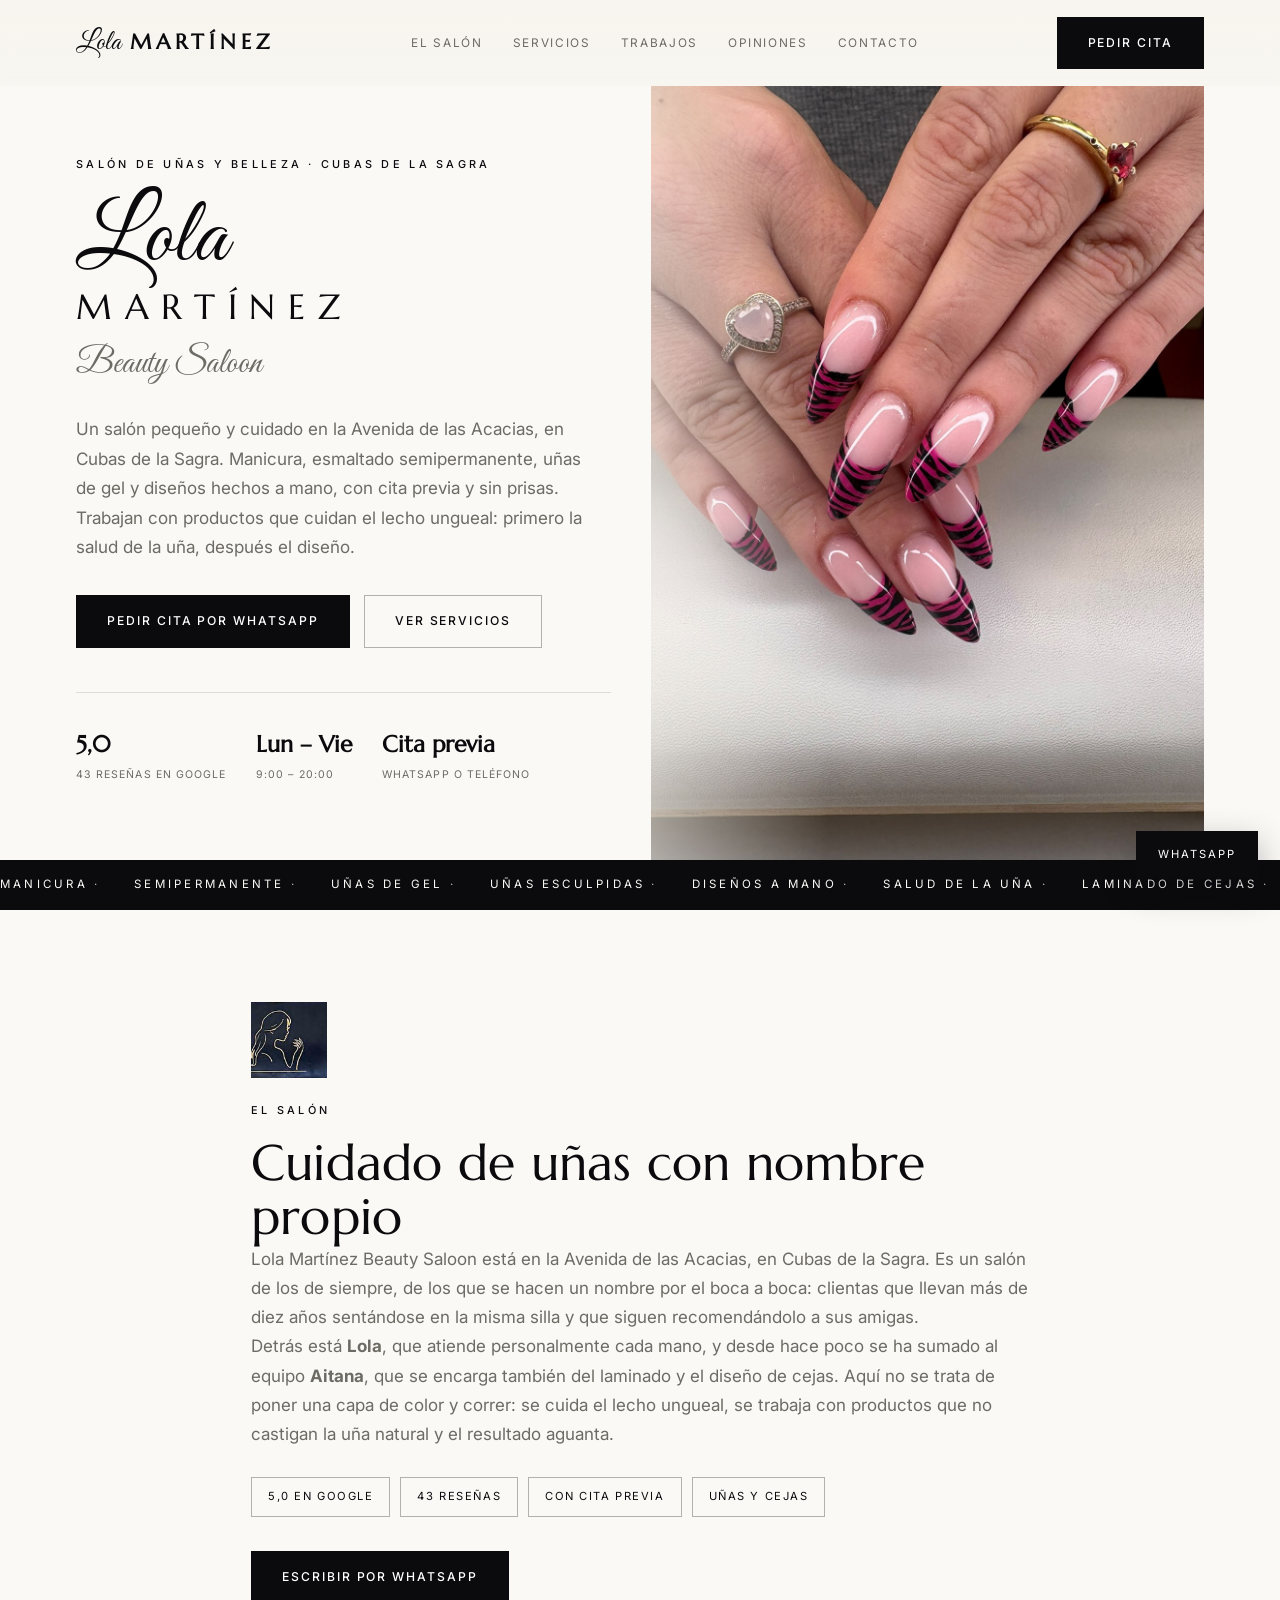
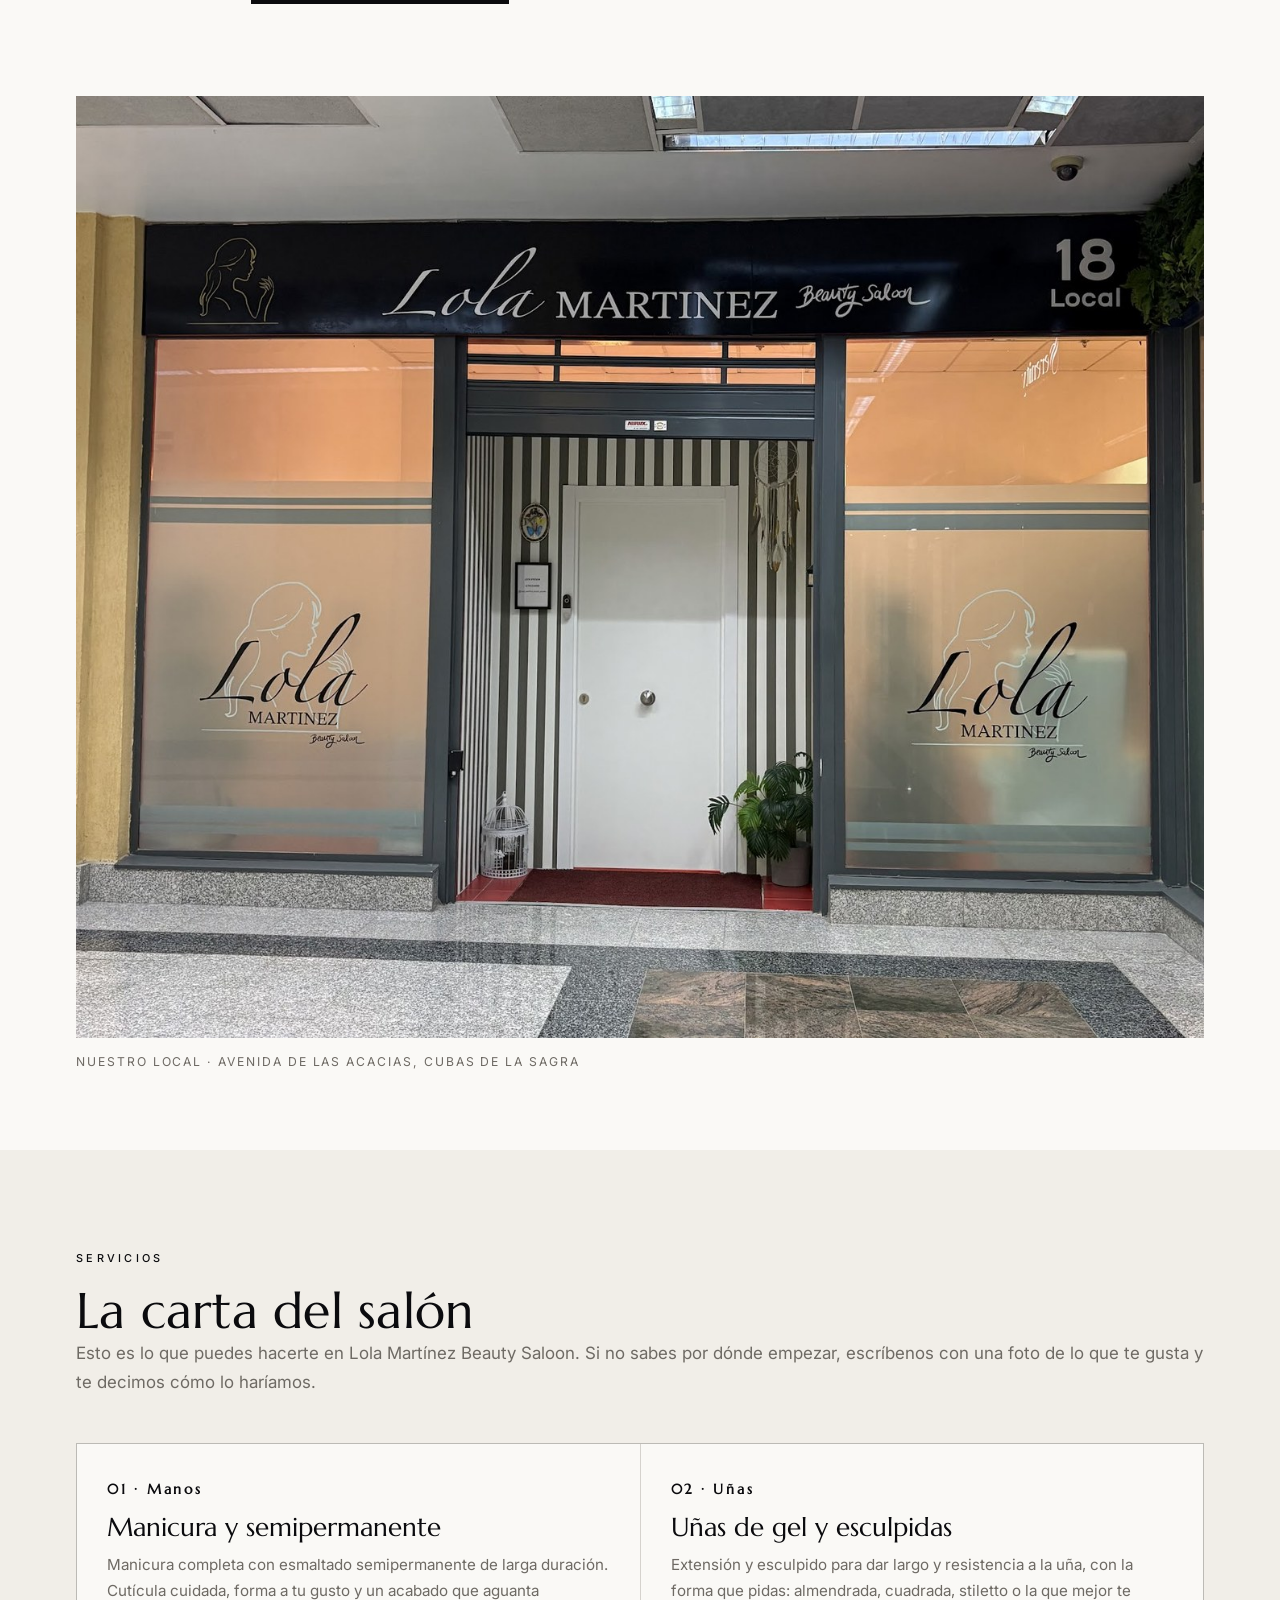
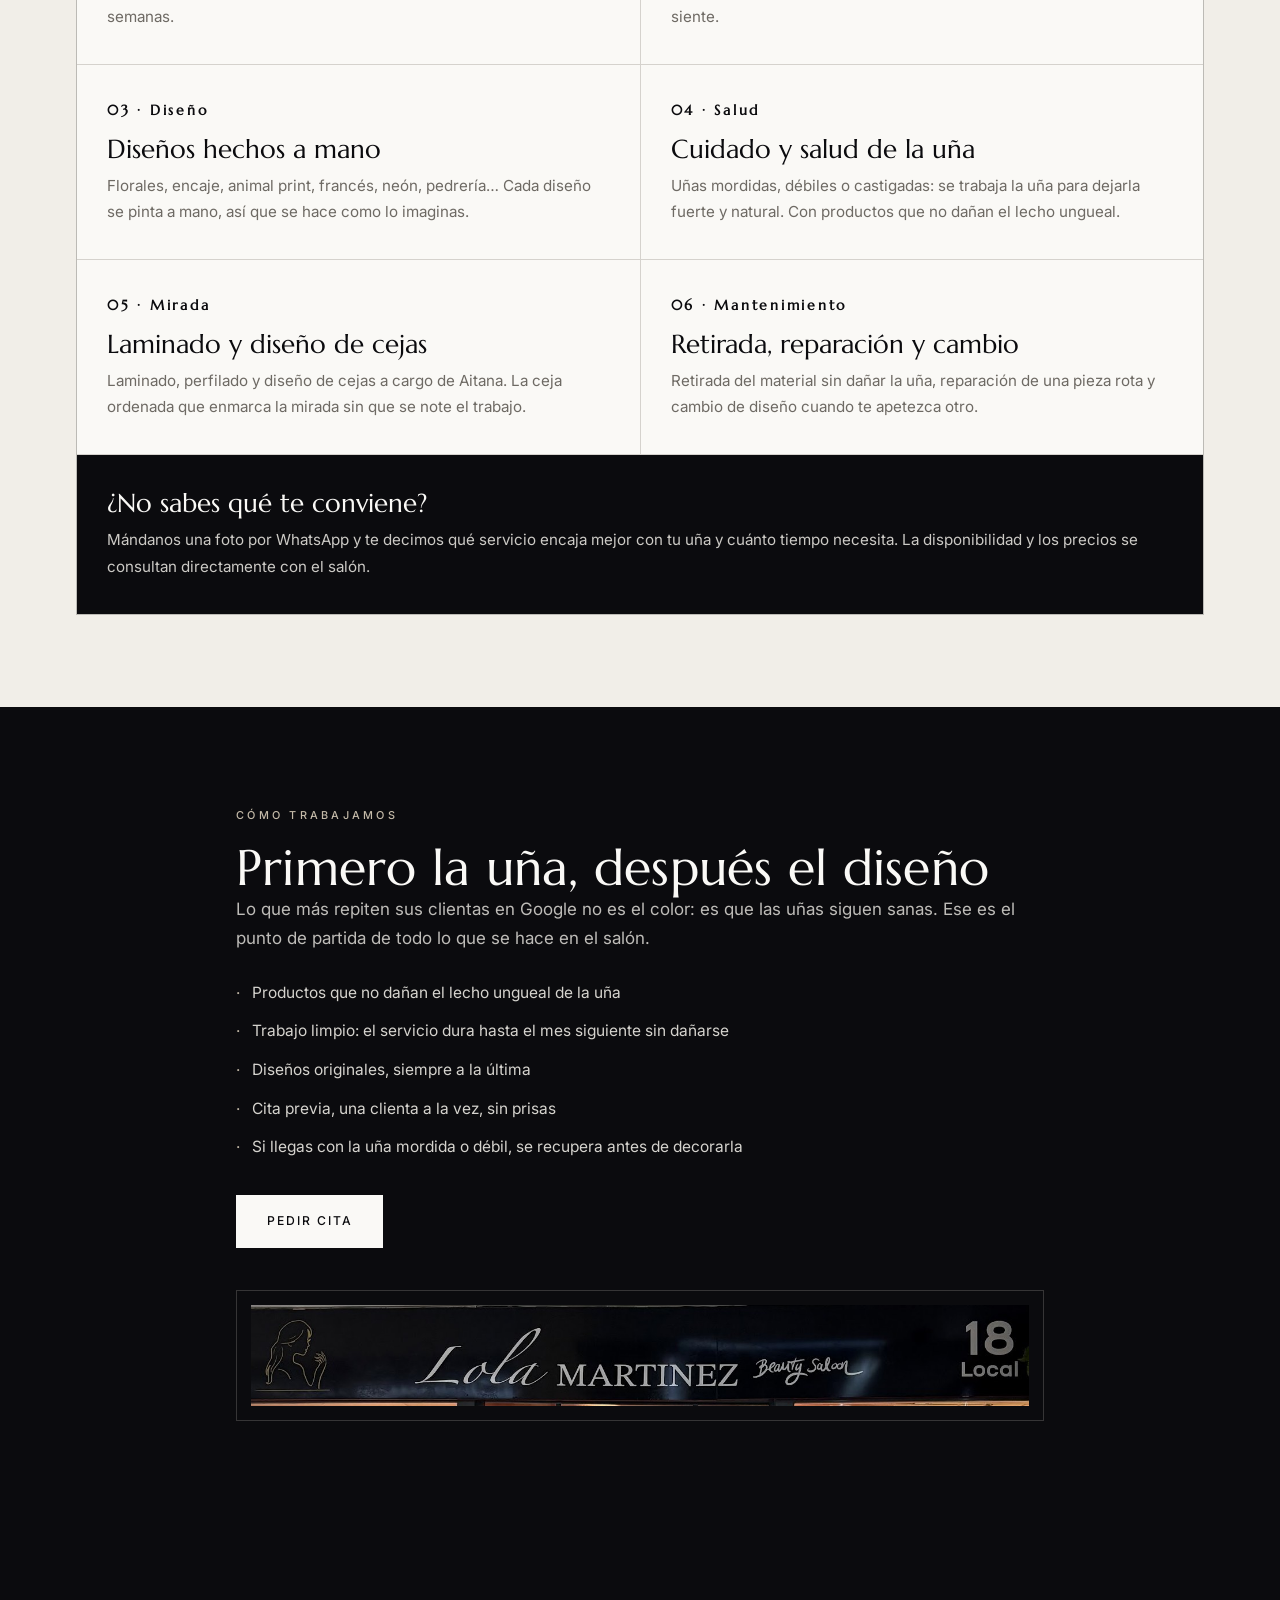
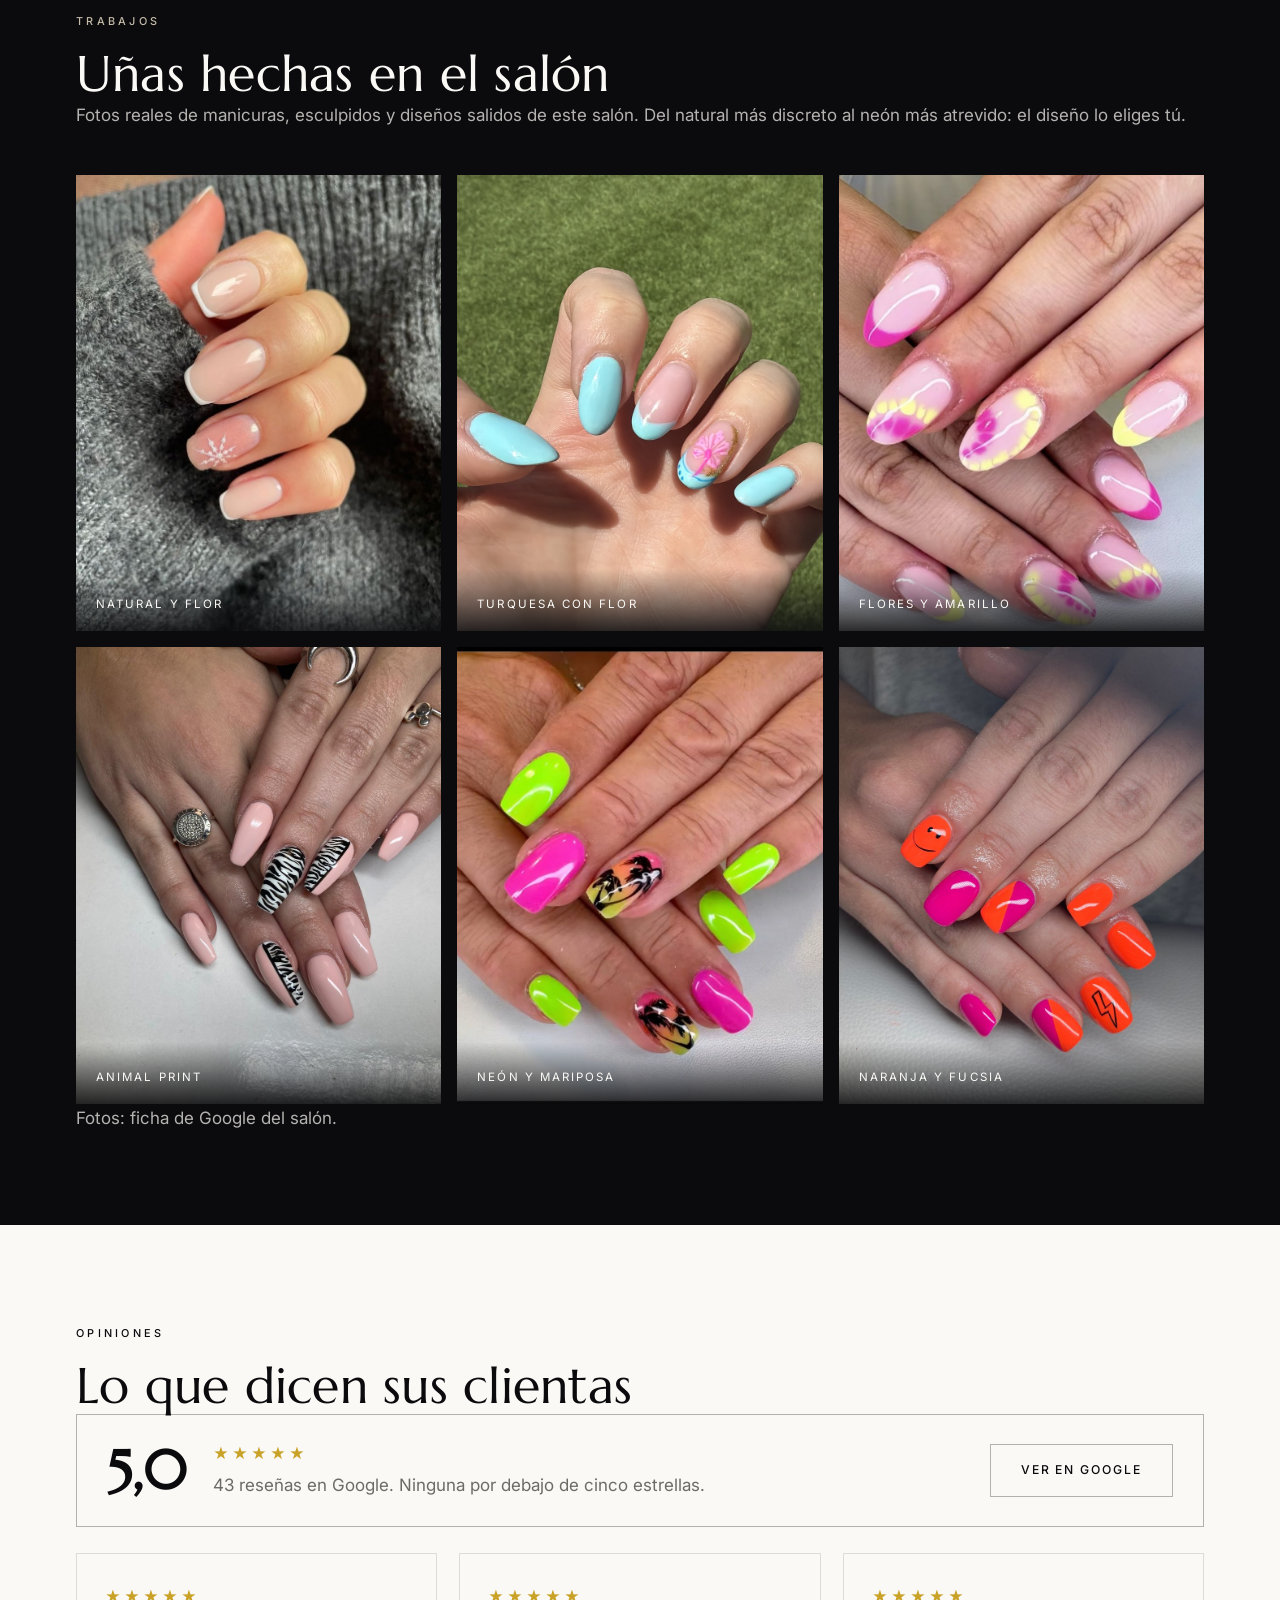
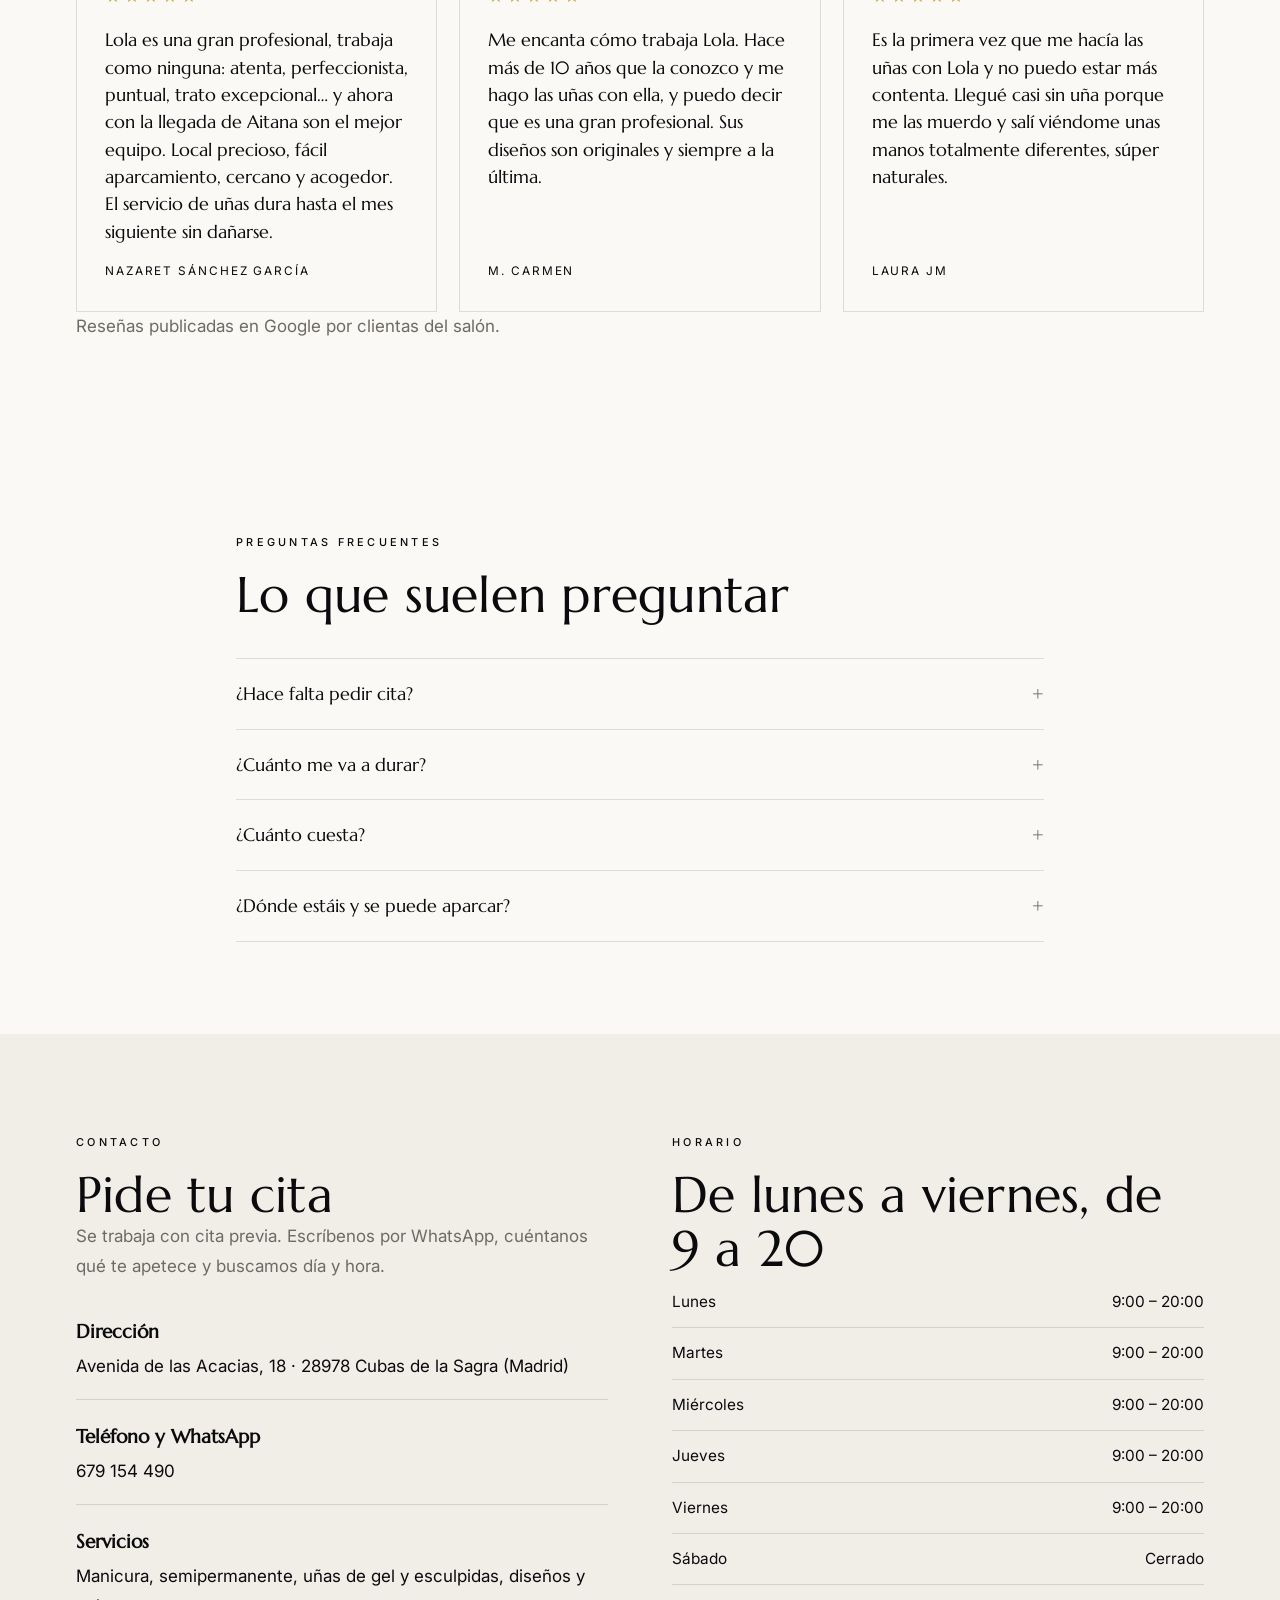
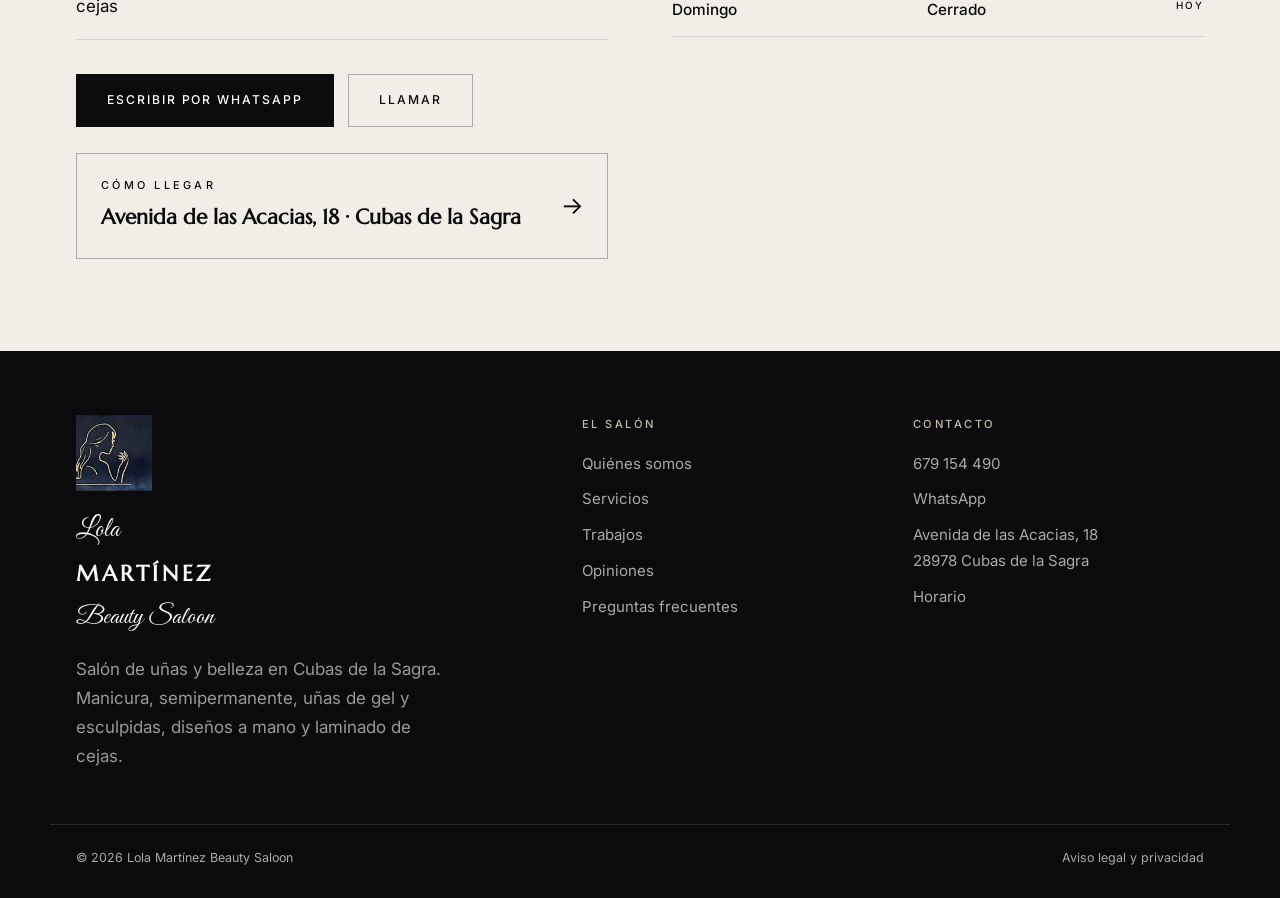
==== index.html @ 5a541c62 "Web demo: Lola Martinez Beauty Saloon (Cubas de la Sagra) - salón de uñas y belleza" ====
<!DOCTYPE html>
<html lang="es">
<head>
<meta charset="utf-8">
<meta name="viewport" content="width=device-width, initial-scale=1, maximum-scale=1, user-scalable=no">
<title>Lola Martínez Beauty Saloon — Salón de uñas y belleza en Cubas de la Sagra</title>
<meta name="description" content="Manicura, esmaltado semipermanente, uñas de gel y diseños personalizados en Cubas de la Sagra. Laminado de cejas. 5,0 en Google con 43 reseñas. Pide cita: 679 154 490.">
<meta name="robots" content="index, follow">
<meta name="theme-color" content="#0B0B0E">
<meta property="og:type" content="website">
<meta property="og:title" content="Lola Martínez Beauty Saloon — Cubas de la Sagra">
<meta property="og:description" content="Salón de uñas y belleza en Cubas de la Sagra. Manicura, semipermanente, uñas de gel, diseños y laminado de cejas. 5,0 en Google.">
<meta property="og:image" content="assets/img/og.jpg">
<meta property="og:locale" content="es_ES">
<link rel="icon" href="assets/img/favicon.png">
<link rel="apple-touch-icon" href="assets/img/apple-touch-icon.png">
<link rel="preconnect" href="https://fonts.googleapis.com">
<link rel="preconnect" href="https://fonts.gstatic.com" crossorigin>
<link href="https://fonts.googleapis.com/css2?family=Marcellus&family=Great+Vibes&family=Inter:wght@300;400;500&display=swap" rel="stylesheet">
<link rel="stylesheet" href="assets/estilo.css">
<script type="application/ld+json">
{
  "@context": "https://schema.org",
  "@type": "NailSalon",
  "name": "Lola Martínez Beauty Saloon",
  "description": "Salón de uñas y belleza en Cubas de la Sagra: manicura, esmaltado semipermanente, uñas de gel y esculpidas, diseños personalizados y laminado de cejas.",
  "telephone": "+34679154490",
  "address": {
    "@type": "PostalAddress",
    "streetAddress": "Avenida de las Acacias, 18",
    "postalCode": "28978",
    "addressLocality": "Cubas de la Sagra",
    "addressRegion": "Madrid",
    "addressCountry": "ES"
  },
  "aggregateRating": { "@type": "AggregateRating", "ratingValue": "5.0", "reviewCount": "43" },
  "openingHoursSpecification": [
    { "@type": "OpeningHoursSpecification", "dayOfWeek": ["Monday","Tuesday","Wednesday","Thursday","Friday"], "opens": "09:00", "closes": "20:00" }
  ]
}
</script>
</head>
<body>
<header id="cab">
  <div class="wrap nav">
    <a class="marca" href="#inicio"><i>Lola</i><b>Martínez</b></a>
    <nav class="menu">
      <a href="#salon">El salón</a>
      <a href="#servicios">Servicios</a>
      <a href="#trabajos">Trabajos</a>
      <a href="#resenas">Opiniones</a>
      <a href="#contacto">Contacto</a>
    </nav>
    <a class="btn btn-rosa" href="https://wa.me/34679154490" target="_blank" rel="noopener">Pedir cita</a>
    <button class="burger" id="abrir" aria-label="Abrir menú">&#9776;</button>
  </div>
</header>
<section class="hero" id="inicio">
  <div class="wrap hero-in">
    <div class="hero-txt">
      <span class="caps eyebrow">Salón de uñas y belleza · Cubas de la Sagra</span>
      <h1 class="logo-hero"><span class="script">Lola</span><em>MARTÍNEZ</em></h1>
      <span class="sub-script">Beauty Saloon</span>
      <p class="lead">Un salón pequeño y cuidado en la Avenida de las Acacias, en Cubas de la Sagra. Manicura, esmaltado semipermanente, uñas de gel y diseños hechos a mano, con cita previa y sin prisas. Trabajan con productos que cuidan el lecho ungueal: primero la salud de la uña, después el diseño.</p>
      <div class="hero-btn">
        <a class="btn btn-rosa" href="https://wa.me/34679154490?text=Hola%2C%20quiero%20pedir%20cita%20en%20Lola%20Mart%C3%ADnez%20Beauty%20Saloon" target="_blank" rel="noopener">Pedir cita por WhatsApp</a>
        <a class="btn btn-linea" href="#servicios">Ver servicios</a>
      </div>
      <div class="datos">
        <div><b>5,0</b><span>43 reseñas en Google</span></div>
        <div><b>Lun – Vie</b><span>9:00 – 20:00</span></div>
        <div><b>Cita previa</b><span>WhatsApp o teléfono</span></div>
      </div>
    </div>
    <div class="hero-foto">
      <img src="assets/img/hero.jpg" alt="Manicura en tono nude con punta de encaje negro, hecha en Lola Martínez Beauty Saloon" width="1200" height="1600">
    </div>
  </div>
</section>

<div class="marquesina">
  <div class="marquesina-in">
    <span>Manicura <i>·</i></span><span>Semipermanente <i>·</i></span><span>Uñas de gel <i>·</i></span><span>Uñas esculpidas <i>·</i></span><span>Diseños a mano <i>·</i></span><span>Salud de la uña <i>·</i></span><span>Laminado de cejas <i>·</i></span><span>Retirada y cambio <i>·</i></span>
    <span>Manicura <i>·</i></span><span>Semipermanente <i>·</i></span><span>Uñas de gel <i>·</i></span><span>Uñas esculpidas <i>·</i></span><span>Diseños a mano <i>·</i></span><span>Salud de la uña <i>·</i></span><span>Laminado de cejas <i>·</i></span><span>Retirada y cambio <i>·</i></span>
  </div>
</div>
<section class="pad" id="salon">
  <div class="wrap" style="max-width:830px">
    <img class="badge" src="assets/img/monograma.png" alt="Monograma de Lola Martínez Beauty Saloon" width="512" height="512">
    <span class="caps eyebrow">El salón</span>
    <h2>Cuidado de uñas con nombre propio</h2>
    <p>Lola Martínez Beauty Saloon está en la Avenida de las Acacias, en Cubas de la Sagra. Es un salón de los de siempre, de los que se hacen un nombre por el boca a boca: clientas que llevan más de diez años sentándose en la misma silla y que siguen recomendándolo a sus amigas.</p>
    <p>Detrás está <strong>Lola</strong>, que atiende personalmente cada mano, y desde hace poco se ha sumado al equipo <strong>Aitana</strong>, que se encarga también del laminado y el diseño de cejas. Aquí no se trata de poner una capa de color y correr: se cuida el lecho ungueal, se trabaja con productos que no castigan la uña natural y el resultado aguanta.</p>
    <div class="sellos">
      <span class="sello">5,0 en Google</span>
      <span class="sello">43 reseñas</span>
      <span class="sello">Con cita previa</span>
      <span class="sello">Uñas y cejas</span>
    </div>
    <div class="hero-btn">
      <a class="btn btn-rosa" href="https://wa.me/34679154490?text=Hola%2C%20quiero%20informaci%C3%B3n%20sobre%20un%20servicio" target="_blank" rel="noopener">Escribir por WhatsApp</a>
    </div>
  </div>
</section>

<section class="fachada" id="fachada">
  <div class="wrap">
    <figure>
      <img src="assets/img/local.jpg" alt="Fachada de Lola Martínez Beauty Saloon en Cubas de la Sagra" width="1400" height="1170">
      <figcaption>Nuestro local · Avenida de las Acacias, Cubas de la Sagra</figcaption>
    </figure>
  </div>
</section>

<section class="pad" id="servicios">
  <div class="wrap">
    <span class="caps eyebrow">Servicios</span>
    <h2>La carta del salón</h2>
    <p class="lead">Esto es lo que puedes hacerte en Lola Martínez Beauty Saloon. Si no sabes por dónde empezar, escríbenos con una foto de lo que te gusta y te decimos cómo lo haríamos.</p>
    <div class="serv-grid rv">
      <div class="serv">
        <b>01 · Manos</b>
        <h3>Manicura y semipermanente</h3>
        <p>Manicura completa con esmaltado semipermanente de larga duración. Cutícula cuidada, forma a tu gusto y un acabado que aguanta semanas.</p>
      </div>
      <div class="serv">
        <b>02 · Uñas</b>
        <h3>Uñas de gel y esculpidas</h3>
        <p>Extensión y esculpido para dar largo y resistencia a la uña, con la forma que pidas: almendrada, cuadrada, stiletto o la que mejor te siente.</p>
      </div>
      <div class="serv">
        <b>03 · Diseño</b>
        <h3>Diseños hechos a mano</h3>
        <p>Florales, encaje, animal print, francés, neón, pedrería… Cada diseño se pinta a mano, así que se hace como lo imaginas.</p>
      </div>
      <div class="serv">
        <b>04 · Salud</b>
        <h3>Cuidado y salud de la uña</h3>
        <p>Uñas mordidas, débiles o castigadas: se trabaja la uña para dejarla fuerte y natural. Con productos que no dañan el lecho ungueal.</p>
      </div>
      <div class="serv">
        <b>05 · Mirada</b>
        <h3>Laminado y diseño de cejas</h3>
        <p>Laminado, perfilado y diseño de cejas a cargo de Aitana. La ceja ordenada que enmarca la mirada sin que se note el trabajo.</p>
      </div>
      <div class="serv">
        <b>06 · Mantenimiento</b>
        <h3>Retirada, reparación y cambio</h3>
        <p>Retirada del material sin dañar la uña, reparación de una pieza rota y cambio de diseño cuando te apetezca otro.</p>
      </div>
      <div class="serv nota">
        <h3>¿No sabes qué te conviene?</h3>
        <p>Mándanos una foto por WhatsApp y te decimos qué servicio encaja mejor con tu uña y cuánto tiempo necesita. La disponibilidad y los precios se consultan directamente con el salón.</p>
      </div>
    </div>
  </div>
</section>
<section class="pad banda" id="trabajo">

  <div class="wrap" style="max-width:860px">
    <span class="caps eyebrow">Cómo trabajamos</span>
    <h2>Primero la uña, después el diseño</h2>
    <p>Lo que más repiten sus clientas en Google no es el color: es que las uñas siguen sanas. Ese es el punto de partida de todo lo que se hace en el salón.</p>
    <ul class="banda-lista">
      <li><i>·</i> Productos que no dañan el lecho ungueal de la uña</li>
      <li><i>·</i> Trabajo limpio: el servicio dura hasta el mes siguiente sin dañarse</li>
      <li><i>·</i> Diseños originales, siempre a la última</li>
      <li><i>·</i> Cita previa, una clienta a la vez, sin prisas</li>
      <li><i>·</i> Si llegas con la uña mordida o débil, se recupera antes de decorarla</li>
    </ul>
    <div class="hero-btn">
      <a class="btn btn-blanco" href="https://wa.me/34679154490?text=Hola%2C%20quiero%20pedir%20cita%20en%20Lola%20Mart%C3%ADnez" target="_blank" rel="noopener">Pedir cita</a>
    </div>
    <div class="tarjeta-marco" style="margin-top:42px">
      <img src="assets/img/logo.jpg" alt="Rótulo del salón: Lola Martínez Beauty Saloon" width="1350" height="175">
    </div>
  </div>
</section>

<section class="pad" id="trabajos">
  <div class="wrap">
    <span class="caps eyebrow">Trabajos</span>
    <h2>Uñas hechas en el salón</h2>
    <p>Fotos reales de manicuras, esculpidos y diseños salidos de este salón. Del natural más discreto al neón más atrevido: el diseño lo eliges tú.</p>
    <div class="galeria rv">
      <figure>
        <img src="assets/img/trabajo1.jpg" alt="Manicura natural con flor minimalista" width="736" height="920">
        <figcaption>Natural y flor</figcaption>
      </figure>
      <figure>
        <img src="assets/img/trabajo2.jpg" alt="Uñas turquesa con flor pintada a mano" width="900" height="1125">
        <figcaption>Turquesa con flor</figcaption>
      </figure>
      <figure>
        <img src="assets/img/trabajo3.jpg" alt="Diseño con flores y amarillo" width="900" height="1125">
        <figcaption>Flores y amarillo</figcaption>
      </figure>
      <figure>
        <img src="assets/img/trabajo4.jpg" alt="Uñas con diseño animal print" width="900" height="1125">
        <figcaption>Animal print</figcaption>
      </figure>
      <figure>
        <img src="assets/img/trabajo5.jpg" alt="Uñas neón con mariposa pintada" width="900" height="1125">
        <figcaption>Neón y mariposa</figcaption>
      </figure>
      <figure>
        <img src="assets/img/trabajo6.jpg" alt="Uñas en naranja y fucsia" width="900" height="1125">
        <figcaption>Naranja y fucsia</figcaption>
      </figure>
    </div>
    <p class="trabajos-pie">Fotos: ficha de Google del salón.</p>
  </div>
</section>

<section class="pad" id="resenas">
  <div class="wrap">
    <span class="caps eyebrow">Opiniones</span>
    <h2>Lo que dicen sus clientas</h2>
    <div class="nota-global rv">
      <b>5,0</b>
      <div>
        <div class="estrellas">★★★★★</div>
        <p style="margin:4px 0 0">43 reseñas en Google. Ninguna por debajo de cinco estrellas.</p>
      </div>
      <a class="btn btn-linea" href="https://www.google.com/maps/search/?api=1&amp;query=Lola+Mart%C3%ADnez+Beauty+Saloon+Cubas+de+la+Sagra" target="_blank" rel="noopener" style="margin-left:auto">Ver en Google</a>
    </div>
    <div class="resenas-grid rv">
      <div class="resena">
        <div class="estrellas">★★★★★</div>
        <q>Lola es una gran profesional, trabaja como ninguna: atenta, perfeccionista, puntual, trato excepcional… y ahora con la llegada de Aitana son el mejor equipo. Local precioso, fácil aparcamiento, cercano y acogedor. El servicio de uñas dura hasta el mes siguiente sin dañarse.</q>
        <span class="quien">Nazaret Sánchez García</span>
      </div>
      <div class="resena">
        <div class="estrellas">★★★★★</div>
        <q>Me encanta cómo trabaja Lola. Hace más de 10 años que la conozco y me hago las uñas con ella, y puedo decir que es una gran profesional. Sus diseños son originales y siempre a la última.</q>
        <span class="quien">M. Carmen</span>
      </div>
      <div class="resena">
        <div class="estrellas">★★★★★</div>
        <q>Es la primera vez que me hacía las uñas con Lola y no puedo estar más contenta. Llegué casi sin uña porque me las muerdo y salí viéndome unas manos totalmente diferentes, súper naturales.</q>
        <span class="quien">Laura JM</span>
      </div>
    </div>
    <p class="trabajos-pie" style="color:var(--gris)">Reseñas publicadas en Google por clientas del salón.</p>
  </div>
</section>
<section class="pad" id="faq">
  <div class="wrap" style="max-width:860px">
    <span class="caps eyebrow">Preguntas frecuentes</span>
    <h2>Lo que suelen preguntar</h2>
    <div class="faq rv">
      <details>
        <summary>¿Hace falta pedir cita?</summary>
        <p>Sí. Se trabaja siempre con cita previa, para poder dedicarle a cada uña el tiempo que necesita. Escríbenos por WhatsApp o llama al 679 154 490 y buscamos el hueco que mejor te venga.</p>
      </details>
      <details>
        <summary>¿Cuánto me va a durar?</summary>
        <p>Es lo que más destacan sus clientas: el servicio aguanta hasta el mes siguiente sin dañarse, porque el trabajo se hace sobre una uña sana. La duración exacta depende de cada uña y de cómo la cuides en casa.</p>
      </details>
      <details>
        <summary>¿Cuánto cuesta?</summary>
        <p>Depende del servicio y del diseño: no es lo mismo una manicura con semipermanente que un esculpido con decoración a mano. Escríbenos por WhatsApp con lo que quieres y te decimos el precio sin compromiso.</p>
      </details>
      <details>
        <summary>¿Dónde estáis y se puede aparcar?</summary>
        <p>En la Avenida de las Acacias, en Cubas de la Sagra (Madrid). El aparcamiento por la zona es fácil, algo que sus clientas mencionan mucho en las reseñas.</p>
      </details>
    </div>
  </div>
</section>

<section class="pad" id="contacto">
  <div class="wrap contacto-grid">
    <div class="rv">
      <span class="caps eyebrow">Contacto</span>
      <h2>Pide tu cita</h2>
      <p>Se trabaja con cita previa. Escríbenos por WhatsApp, cuéntanos qué te apetece y buscamos día y hora.</p>
      <ul class="lista-datos">
        <li>
          <b>Dirección</b>
          <a href="https://www.google.com/maps/search/?api=1&amp;query=Lola+Mart%C3%ADnez+Beauty+Saloon+Cubas+de+la+Sagra" target="_blank" rel="noopener">Avenida de las Acacias, 18 · 28978 Cubas de la Sagra (Madrid)</a>
        </li>
        <li>
          <b>Teléfono y WhatsApp</b>
          <a href="tel:+34679154490">679 154 490</a>
        </li>
        <li>
          <b>Servicios</b>
          <span>Manicura, semipermanente, uñas de gel y esculpidas, diseños y cejas</span>
        </li>
      </ul>
      <div class="hero-btn">
        <a class="btn btn-rosa" href="https://wa.me/34679154490?text=Hola%2C%20quiero%20pedir%20cita%20en%20Lola%20Mart%C3%ADnez%20Beauty%20Saloon" target="_blank" rel="noopener">Escribir por WhatsApp</a>
        <a class="btn btn-linea" href="tel:+34679154490">Llamar</a>
      </div>
      <a class="ir-mapa" href="https://www.google.com/maps/search/?api=1&amp;query=Lola+Mart%C3%ADnez+Beauty+Saloon+Cubas+de+la+Sagra" target="_blank" rel="noopener">
        <span class="caps">Cómo llegar</span>
        <b>Avenida de las Acacias, 18 · Cubas de la Sagra</b>
        <i>&#8594;</i>
      </a>
    </div>
    <div class="rv">
      <span class="caps eyebrow">Horario</span>
      <h2>De lunes a viernes, de 9 a 20</h2>
      <div class="horario" id="horario">
        <div class="fila" data-dia="1"><span>Lunes</span><span>9:00 – 20:00</span></div>
        <div class="fila" data-dia="2"><span>Martes</span><span>9:00 – 20:00</span></div>
        <div class="fila" data-dia="3"><span>Miércoles</span><span>9:00 – 20:00</span></div>
        <div class="fila" data-dia="4"><span>Jueves</span><span>9:00 – 20:00</span></div>
        <div class="fila" data-dia="5"><span>Viernes</span><span>9:00 – 20:00</span></div>
        <div class="fila" data-dia="6"><span>Sábado</span><span>Cerrado</span></div>
        <div class="fila" data-dia="0"><span>Domingo</span><span>Cerrado</span></div>
      </div>
    </div>
  </div>
</section>

<footer class="pie">
  <div class="wrap pie-in">
    <div>
      <img class="badge" src="assets/img/monograma.png" alt="" width="512" height="512">
      <b><span class="script" style="font-family:var(--script); text-transform:none; letter-spacing:0; font-size:1.7rem">Lola</span> Martínez</b>
      <span class="script">Beauty Saloon</span>
      <p style="color:rgba(250,249,246,.6); margin-top:16px; max-width:34ch">Salón de uñas y belleza en Cubas de la Sagra. Manicura, semipermanente, uñas de gel y esculpidas, diseños a mano y laminado de cejas.</p>
    </div>
    <div>
      <h4>El salón</h4>
      <ul>
        <li><a href="#salon">Quiénes somos</a></li>
        <li><a href="#servicios">Servicios</a></li>
        <li><a href="#trabajos">Trabajos</a></li>
        <li><a href="#resenas">Opiniones</a></li>
        <li><a href="#faq">Preguntas frecuentes</a></li>
      </ul>
    </div>
    <div>
      <h4>Contacto</h4>
      <ul>
        <li><a href="tel:+34679154490">679 154 490</a></li>
        <li><a href="https://wa.me/34679154490" target="_blank" rel="noopener">WhatsApp</a></li>
        <li>Avenida de las Acacias, 18<br>28978 Cubas de la Sagra</li>
        <li><a href="#contacto">Horario</a></li>
      </ul>
    </div>
  </div>
  <div class="wrap pie-abajo">
    <span>© <span id="ano">2026</span> Lola Martínez Beauty Saloon</span>
    <span><a href="legal.html">Aviso legal y privacidad</a></span>
  </div>
</footer>

<a class="wa-flotante" href="https://wa.me/34679154490?text=Hola%2C%20quiero%20pedir%20cita%20en%20Lola%20Mart%C3%ADnez%20Beauty%20Saloon" target="_blank" rel="noopener">WhatsApp</a>

<div id="menu-movil">
  <button class="cerrar" id="cerrar" aria-label="Cerrar menú">&times;</button>
  <a href="#salon">El salón</a>
  <a href="#servicios">Servicios</a>
  <a href="#trabajos">Trabajos</a>
  <a href="#resenas">Opiniones</a>
  <a href="#faq">Preguntas</a>
  <a href="#contacto">Contacto</a>
  <a class="btn btn-rosa" href="https://wa.me/34679154490" target="_blank" rel="noopener">Pedir cita</a>
</div>

<style>
  .wa-flotante{
    position:fixed; right:22px; bottom:22px; z-index:70; background:var(--tinta); color:#fff;
    padding:14px 22px; font-size:.7rem; letter-spacing:.18em; text-transform:uppercase;
    box-shadow:0 12px 34px rgba(11,11,14,.3); transition:.3s ease
  }
  .wa-flotante:hover{ background:#3A3A40 }
  @media (max-width:980px){ .wa-flotante{ right:14px; bottom:14px; padding:13px 18px } }
</style>

<script>
  const cab = document.getElementById('cab');
  const pintar = () => cab.classList.toggle('fijo', window.scrollY > 30);
  pintar(); addEventListener('scroll', pintar, {passive:true});

  const menu = document.getElementById('menu-movil');
  document.getElementById('abrir').onclick = () => menu.classList.add('abierto');
  document.getElementById('cerrar').onclick = () => menu.classList.remove('abierto');
  menu.querySelectorAll('a').forEach(a => a.onclick = () => menu.classList.remove('abierto'));

  const ver = new IntersectionObserver((entradas) => {
    entradas.forEach(e => { if (e.isIntersecting) { e.target.classList.add('visto'); ver.unobserve(e.target); } });
  }, {threshold:.12});
  document.querySelectorAll('.rv').forEach(el => ver.observe(el));

  const hoy = document.querySelector('#horario .fila[data-dia="' + new Date().getDay() + '"]');
  if (hoy) hoy.classList.add('hoy');
  document.getElementById('ano').textContent = new Date().getFullYear();
</script>
</body>
</html>
---- assets/estilo.css ----
/* Lola Martínez Beauty Saloon — base, tipografía, cabecera */
*, *::before, *::after { box-sizing: border-box; margin: 0; padding: 0 }

:root{
  --tinta:#0B0B0E;
  --crema:#FAF9F6;
  --crema2:#F1EEE8;
  --verde:#0B0B0E;
  --verde2:#0B0B0E;
  --lima:#C4BAA8;
  --rosa:#E7E1D8;
  --rosa2:#0B0B0E;
  --oro:#C9A227;
  --gris:#6E6A64;
  --linea:rgba(11,11,14,.12);
  --linea-v:rgba(11,11,14,.30);
  --disp:'Marcellus', 'Cormorant Garamond', Georgia, serif;
  --script:'Great Vibes', cursive;
  --body:'Inter', system-ui, -apple-system, sans-serif;
}
html{ scroll-behavior:smooth }
body{
  font-family:var(--body); color:var(--tinta); background:var(--crema);
  font-size:17px; line-height:1.72; -webkit-font-smoothing:antialiased; overflow-x:hidden;
}
img{ max-width:100%; height:auto; display:block }
a{ color:inherit; text-decoration:none }
.wrap{ width:100%; max-width:1180px; margin:0 auto; padding:0 26px }
.pad{ padding:clamp(62px,7.2vw,102px) 0 }

h1,h2,h3{ font-family:var(--disp); font-weight:400; line-height:1.1 }
h2{ font-size:clamp(2rem,4vw,3.1rem); letter-spacing:.005em }
h3{ font-size:clamp(1.25rem,2vw,1.6rem) }
p{ color:var(--gris) }
.lead{ font-size:1.06rem }

.caps{ font-size:.68rem; letter-spacing:.3em; text-transform:uppercase; font-weight:500 }
.eyebrow{ display:inline-block; color:var(--verde2); margin-bottom:16px }
.script{ font-family:var(--script); font-weight:400; color:var(--rosa2) }
.oro{ color:var(--oro) }

/* ---------- botones ---------- */
.btn{
  display:inline-flex; align-items:center; gap:10px; padding:15px 30px;
  font-size:.76rem; letter-spacing:.16em; text-transform:uppercase; font-weight:500;
  border:1px solid transparent; transition:.3s ease; cursor:pointer;
}
.btn-rosa{ background:var(--rosa2); color:#fff }
.btn-rosa:hover{ background:#3A3A40 }
.btn-linea{ border-color:var(--linea-v); color:var(--verde) }
.btn-linea:hover{ background:var(--verde); color:#fff; border-color:var(--verde) }
.btn-blanco{ background:var(--crema); color:var(--tinta) }
.btn-blanco:hover{ background:var(--rosa) }

/* ---------- cabecera ---------- */
#cab{
  position:fixed; top:0; left:0; right:0; z-index:60; transition:.35s ease;
  background:linear-gradient(180deg, rgba(247,244,238,.94), rgba(247,244,238,.72));
  backdrop-filter:blur(8px);
}
#cab.fijo{ background:var(--crema); box-shadow:0 1px 0 var(--linea) }
.nav{ display:flex; align-items:center; justify-content:space-between; height:86px }
#cab.fijo .nav{ height:70px }
.marca{ display:flex; align-items:baseline; gap:12px }
.marca b{ font-family:var(--disp); font-size:1.5rem; letter-spacing:.16em; text-transform:uppercase }
.marca i{ font-family:var(--script); font-style:normal; font-size:1.5rem; color:var(--rosa2) }
.menu{ display:flex; gap:30px }
.menu a{ font-size:.74rem; letter-spacing:.14em; text-transform:uppercase; color:var(--gris); transition:.25s }
.menu a:hover{ color:var(--verde) }
.burger{ display:none; background:none; border:0; font-size:1.5rem; color:var(--verde); cursor:pointer }
/* Lola Martínez Beauty Saloon — hero, bloques y servicios */

.hero{ position:relative; padding-top:86px; background:var(--crema) }
.hero-in{ display:grid; grid-template-columns:1.02fr .98fr; align-items:stretch; min-height:86vh }
.hero-txt{ display:flex; flex-direction:column; justify-content:center; padding:60px 40px 60px 0 }
.hero-txt h1{ font-size:clamp(2.6rem,5.4vw,4.4rem); letter-spacing:.02em; text-transform:uppercase; margin-bottom:6px }
.hero-txt .script{ font-size:clamp(1.9rem,3.4vw,2.9rem); display:block; margin:2px 0 22px }
.hero-txt p{ max-width:46ch; font-size:1.07rem }
.hero-btn{ display:flex; flex-wrap:wrap; gap:14px; margin-top:34px }
.hero-foto{ position:relative; overflow:hidden }
.hero-foto img{ width:100%; height:100%; object-fit:cover }
.hero-foto::after{ content:''; position:absolute; inset:0; background:linear-gradient(90deg, rgba(247,244,238,.55), rgba(247,244,238,0) 32%) }

.datos{ display:flex; flex-wrap:wrap; gap:0 44px; margin-top:48px; padding-top:26px; border-top:1px solid var(--linea) }
.datos div{ display:flex; flex-direction:column; gap:2px; padding:6px 0 }
.datos b{ font-family:var(--disp); font-size:1.42rem }
.datos span{ font-size:.72rem; letter-spacing:.16em; text-transform:uppercase; color:var(--gris) }

/* ---------- marquesina ---------- */
.marquesina{ background:var(--verde); color:var(--crema); padding:15px 0; overflow:hidden }
.marquesina-in{ display:flex; gap:34px; white-space:nowrap; animation:mueve 34s linear infinite }
.marquesina span{ font-size:.72rem; letter-spacing:.28em; text-transform:uppercase }
.marquesina i{ font-style:normal; color:var(--lima) }
@keyframes mueve{ from{ transform:translateX(0) } to{ transform:translateX(-50%) } }

/* ---------- dos columnas ---------- */
.dos{ display:grid; grid-template-columns:1fr 1fr; gap:clamp(32px,5vw,74px); align-items:center }
.marcos{ display:grid; grid-template-columns:1fr 1fr; gap:14px }
.marcos img{ width:100%; height:100%; object-fit:cover }
.marcos img.alto{ aspect-ratio:3/4 }
.marcos img.ancho{ aspect-ratio:3/4 }

.sellos{ display:flex; flex-wrap:wrap; gap:10px; margin-top:28px }
.sello{ border:1px solid var(--linea-v); padding:9px 16px; font-size:.7rem; letter-spacing:.14em; text-transform:uppercase; color:var(--verde) }

/* ---------- servicios ---------- */
#servicios{ background:var(--crema2) }
.serv-grid{ display:grid; grid-template-columns:1fr 1fr; gap:1px; background:var(--linea); margin-top:46px; border:1px solid var(--linea) }
.serv{ background:var(--crema); padding:34px 30px }
.serv b{ font-family:var(--disp); font-size:.86rem; letter-spacing:.2em; color:var(--rosa2); display:block; margin-bottom:12px }
.serv h3{ margin-bottom:10px }
.serv p{ font-size:.95rem }
.serv.nota{ background:var(--verde); color:var(--crema); grid-column:span 2 }
.serv.nota h3{ color:var(--crema) }
.serv.nota p{ color:rgba(247,244,238,.82) }

/* ---------- banda Rejuvenece ---------- */
.banda{ background:var(--tinta); color:var(--crema) }
.banda-in{ display:grid; grid-template-columns:1fr 1fr; gap:clamp(30px,5vw,70px); align-items:center }
.banda h2{ color:var(--crema) }
.banda p{ color:rgba(247,244,238,.76) }
.banda .caps{ color:var(--lima) }
.banda .script{ color:var(--rosa) }
.tarjeta-marco{ border:1px solid rgba(247,244,238,.18); padding:14px }
.tarjeta-marco img{ width:100% }
.banda-lista{ list-style:none; margin-top:26px; display:grid; gap:12px }
.banda-lista li{ display:flex; gap:12px; font-size:.97rem; color:rgba(247,244,238,.86) }
.banda-lista li i{ font-style:normal; color:var(--lima) }
/* Lola Martínez Beauty Saloon — trabajos, reseñas, contacto y pie */

#trabajos{ background:var(--tinta); color:var(--crema) }
#trabajos h2{ color:var(--crema) }
#trabajos .eyebrow{ color:var(--lima) }
#trabajos p{ color:rgba(247,244,238,.72) }
.galeria{ display:grid; grid-template-columns:repeat(3,1fr); gap:16px; margin-top:44px }
.galeria figure{ position:relative; overflow:hidden }
.galeria img{ width:100%; aspect-ratio:4/5; object-fit:cover; transition:.5s ease }
.galeria figure:hover img{ transform:scale(1.04) }
.galeria figcaption{
  position:absolute; left:0; right:0; bottom:0; padding:26px 20px 16px;
  background:linear-gradient(180deg, rgba(11,11,13,0), rgba(11,11,13,.86));
  font-size:.72rem; letter-spacing:.18em; text-transform:uppercase; color:var(--crema);
}

/* ---------- reseñas ---------- */
.nota-global{ display:flex; align-items:center; gap:26px; padding:26px 30px; border:1px solid var(--linea-v); background:var(--crema) }
.nota-global b{ font-family:var(--disp); font-size:3.4rem; line-height:1; color:var(--verde) }
.estrellas{ color:var(--oro); letter-spacing:.2em; font-size:.95rem }
.resenas-grid{ display:grid; grid-template-columns:repeat(3,1fr); gap:22px; margin-top:26px }
.resena{ background:var(--crema); border:1px solid var(--linea); padding:30px 28px; display:flex; flex-direction:column; gap:16px }
.resena q{ font-family:var(--disp); font-size:1.14rem; line-height:1.5; quotes:none }
.resena .quien{ font-size:.74rem; letter-spacing:.16em; text-transform:uppercase; color:var(--verde2); margin-top:auto }

/* ---------- contacto ---------- */
#contacto{ background:var(--crema2) }
.contacto-grid{ display:grid; grid-template-columns:1fr 1fr; gap:clamp(30px,5vw,70px) }
.lista-datos{ list-style:none; display:grid; gap:20px; margin-top:34px }
.lista-datos li{ display:grid; gap:4px; padding-bottom:18px; border-bottom:1px solid var(--linea) }
.lista-datos b{ font-family:var(--disp); font-size:1.2rem }
.lista-datos a:hover{ color:var(--verde) }
.horario{ display:grid; gap:0 }
.horario .fila{ display:flex; justify-content:space-between; padding:12px 0; border-bottom:1px solid var(--linea); font-size:.96rem }
.horario .fila span:first-child{ text-transform:capitalize }
.horario .fila.hoy{ color:var(--verde); font-weight:500 }
.horario .fila.hoy::after{ content:'hoy'; font-size:.62rem; letter-spacing:.2em; text-transform:uppercase; color:var(--rosa2) }
.ir-mapa{
  margin-top:26px; border:1px solid var(--linea-v); padding:22px 24px; display:grid;
  grid-template-columns:1fr auto; gap:6px 20px; align-items:center; transition:.3s ease
}
.ir-mapa:hover{ background:rgba(140,107,31,.06) }
.ir-mapa .caps{ color:var(--verde) }
.ir-mapa b{ font-family:var(--disp); font-size:1.3rem; grid-column:1 }
.ir-mapa i{ grid-row:1/span 2; font-style:normal; font-size:1.5rem; color:var(--rosa2) }

/* ---------- pie ---------- */
.pie{ background:var(--tinta); color:rgba(247,244,238,.68); padding:64px 0 30px }
.pie-in{ display:grid; grid-template-columns:1.6fr 1fr 1fr; gap:40px }
.pie-in b{ font-family:var(--disp); font-size:1.4rem; letter-spacing:.16em; text-transform:uppercase; color:var(--crema); display:block }
.pie-in .script{ font-size:1.6rem; display:block; margin-top:2px }
.pie h4{ font-size:.7rem; letter-spacing:.22em; text-transform:uppercase; color:var(--lima); margin-bottom:16px; font-weight:500 }
.pie a:hover{ color:var(--crema) }
.pie-in ul{ list-style:none; display:grid; gap:10px; font-size:.94rem }
.pie-abajo{ margin-top:52px; padding-top:22px; border-top:1px solid rgba(247,244,238,.14); display:flex; justify-content:space-between; gap:16px; flex-wrap:wrap; font-size:.78rem }

/* ---------- menú móvil ---------- */
#menu-movil{
  position:fixed; inset:0; z-index:90; background:var(--tinta); color:var(--crema);
  display:none; flex-direction:column; align-items:center; justify-content:center; gap:26px;
}
#menu-movil.abierto{ display:flex }
#menu-movil a{ font-family:var(--disp); font-size:1.7rem; letter-spacing:.06em }
#menu-movil .cerrar{ position:absolute; top:26px; right:26px; background:none; border:0; color:var(--crema); font-size:2rem; cursor:pointer }

/* ---------- animación ---------- */
.rv{ opacity:0; transform:translateY(26px); transition:opacity .9s ease, transform .9s ease }
.rv.visto{ opacity:1; transform:none }

/* ---------- móvil ---------- */
@media (max-width:980px){
  .menu{ display:none }
  .nav > .btn-rosa{ display:none }
  .burger{ display:block }
  .hero-in{ grid-template-columns:1fr; min-height:0 }
  .hero-foto{ order:-1; height:58vh }
  .hero-foto::after{ background:linear-gradient(180deg, rgba(247,244,238,.12), rgba(247,244,238,0) 40%, var(--crema)) }
  .hero-txt{ padding:34px 22px 20px }
  .datos{ gap:0 26px }
  .dos, .banda-in, .contacto-grid, .resenas-grid, .pie-in{ grid-template-columns:1fr }
  .serv-grid{ grid-template-columns:1fr }
  .serv.nota{ grid-column:span 1 }
  .galeria{ grid-template-columns:1fr 1fr }
  .galeria figure:last-child{ grid-column:span 2 }
  .ir-mapa{ grid-template-columns:1fr; gap:4px }
  .ir-mapa i{ grid-row:auto; grid-column:1 }
  .nota-global{ flex-direction:column; align-items:flex-start; gap:8px }
  #cab .nav{ height:72px }
  .marquesina-in{ animation-duration:22s }
}

/* ===================== Lola Martínez Beauty Saloon — añadidos ===================== */

/* Logotipo: caligrafía + serif muy espaciada, como el rótulo del local */
.marca{ gap:9px }
.marca i{ font-size:1.72rem; line-height:1 }
.marca b{ font-size:1.3rem; letter-spacing:.24em }
.logo-hero{ text-transform:none; letter-spacing:0; line-height:1; margin:0 }
.logo-hero .script{ display:block; font-size:clamp(3.6rem,8.4vw,5.8rem); line-height:1.06; margin:0 }
.logo-hero em{ display:block; font-style:normal; font-size:clamp(1.3rem,3.3vw,2.2rem); letter-spacing:.36em; margin-top:2px }
.sub-script{ font-family:var(--script); font-size:clamp(1.45rem,3.2vw,2.2rem); display:block; color:var(--gris); margin:2px 0 20px }

/* La fachada real, entera y sin recortes */
.fachada{ padding:0 0 clamp(46px,6vw,84px) }
.fachada img{ width:100%; height:auto }
.fachada figcaption{ margin-top:14px; font-size:.76rem; letter-spacing:.16em; text-transform:uppercase; color:var(--gris) }

/* Monograma de la marca (el perfil dibujado del rótulo) */
.badge{ width:76px; height:76px; object-fit:cover; margin-bottom:16px }

/* Preguntas frecuentes */
.faq{ margin-top:36px; border-top:1px solid var(--linea) }
.faq details{ border-bottom:1px solid var(--linea) }
.faq summary{
  cursor:pointer; padding:19px 0; list-style:none; display:flex; justify-content:space-between;
  gap:18px; font-family:var(--disp); font-size:1.15rem;
}
.faq summary::-webkit-details-marker{ display:none }
.faq summary::after{ content:'+'; color:var(--gris) }
.faq details[open] summary::after{ content:'\2013' }
.faq p{ padding:0 0 20px; font-size:.98rem }

@media (max-width:980px){
  .badge{ width:60px; height:60px }
}

/* --- Correcciones tras la revisión visual --- */

/* El h1 del motor fuerza MAYÚSCULAS; el logotipo va en caligrafía "Lola" */
.hero-txt h1.logo-hero{ text-transform:none; letter-spacing:0 }

/* Los tres datos del hero, en una sola fila */
.datos{ gap:0 30px; margin-top:44px }
.datos span{ font-size:.66rem; letter-spacing:.1em }

/* La clase .script se pinta en negro (--rosa2): sobre fondo oscuro, invisible */
.pie .script{ color:var(--crema) }

/* El bloque "Cómo llegar": texto a la izquierda, flecha a la derecha */
.ir-mapa .caps{ grid-column:1; grid-row:1 }
.ir-mapa b{ grid-column:1; grid-row:2 }
.ir-mapa i{ grid-column:2; grid-row:1/span 2; justify-self:end }
@media (max-width:980px){
  .ir-mapa i{ grid-column:1; grid-row:3; justify-self:start }
  /* Galería uniforme en móvil: 6 fotos iguales, sin la última a doble ancho,
     y pies de foto en una sola línea */
  .galeria figure:last-child{ grid-column:auto }
  .galeria figcaption{ font-size:.64rem; letter-spacing:.1em; padding:22px 12px 12px }
}
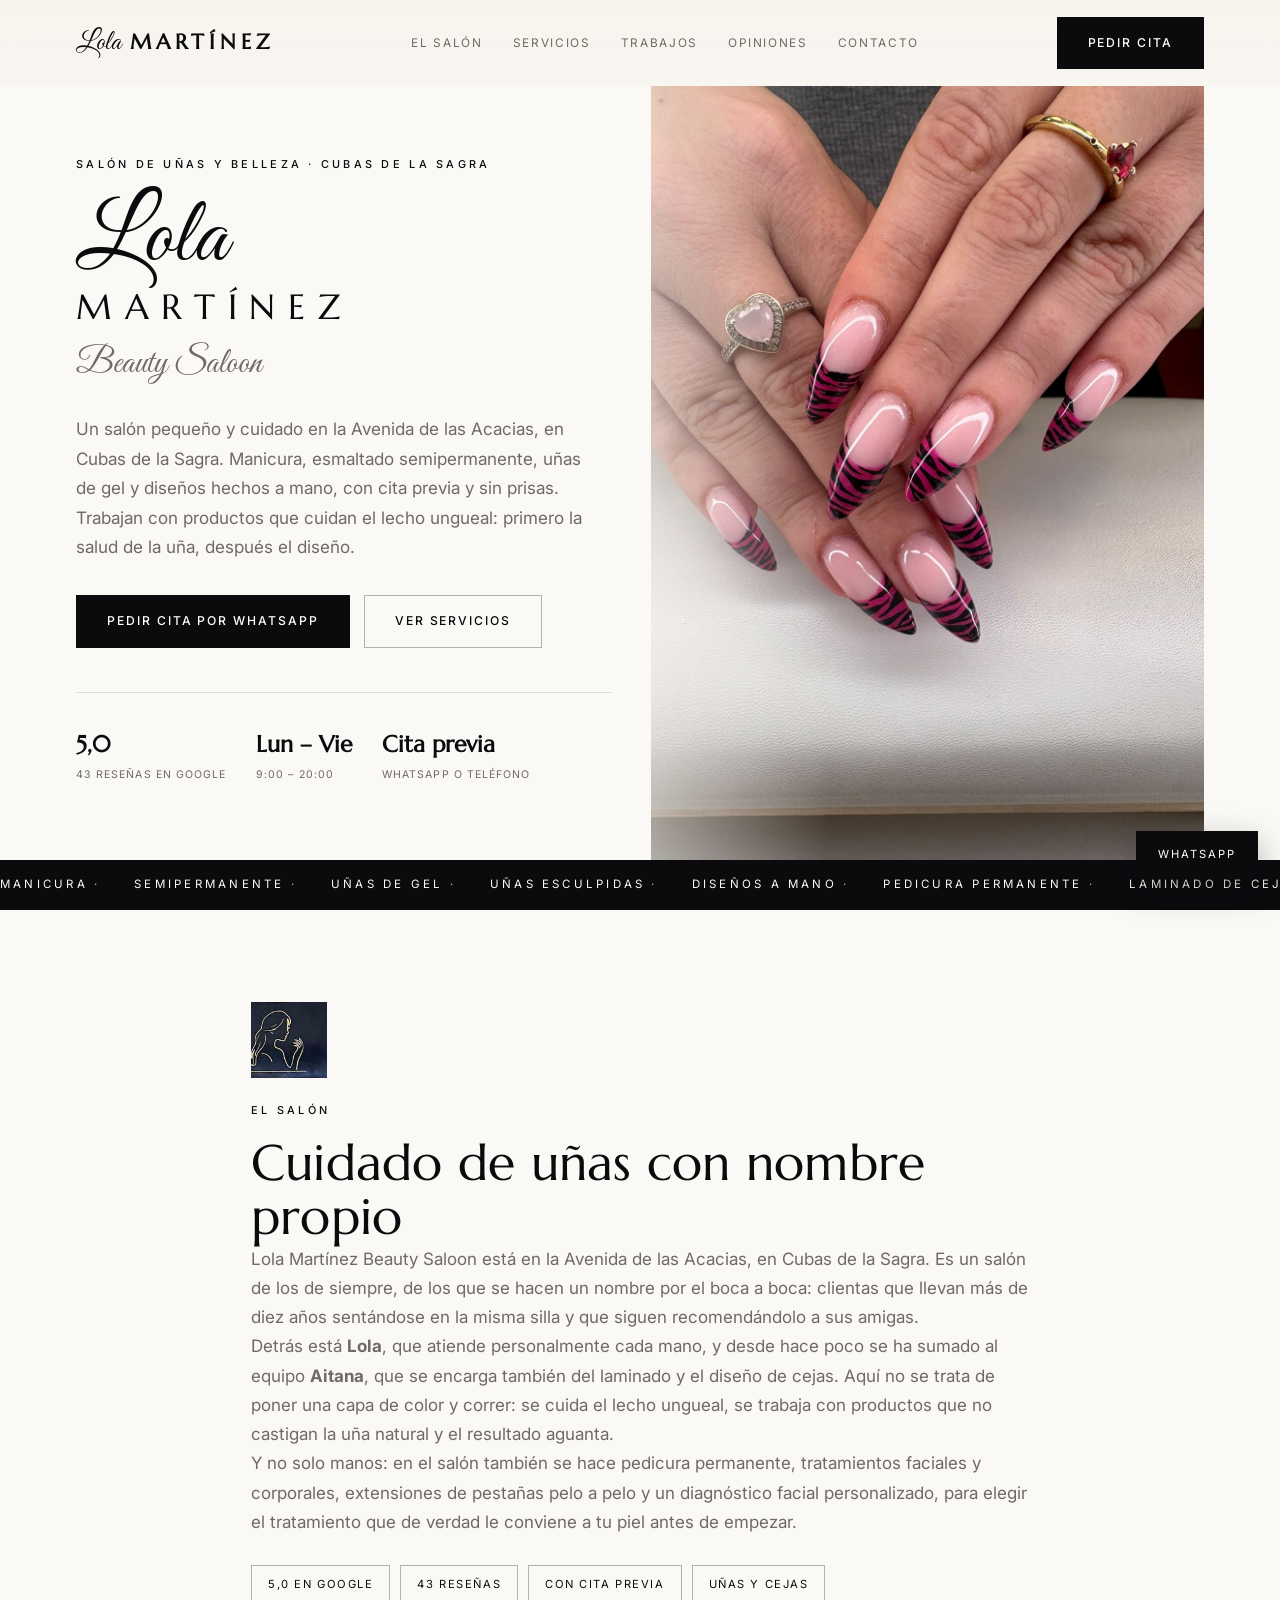
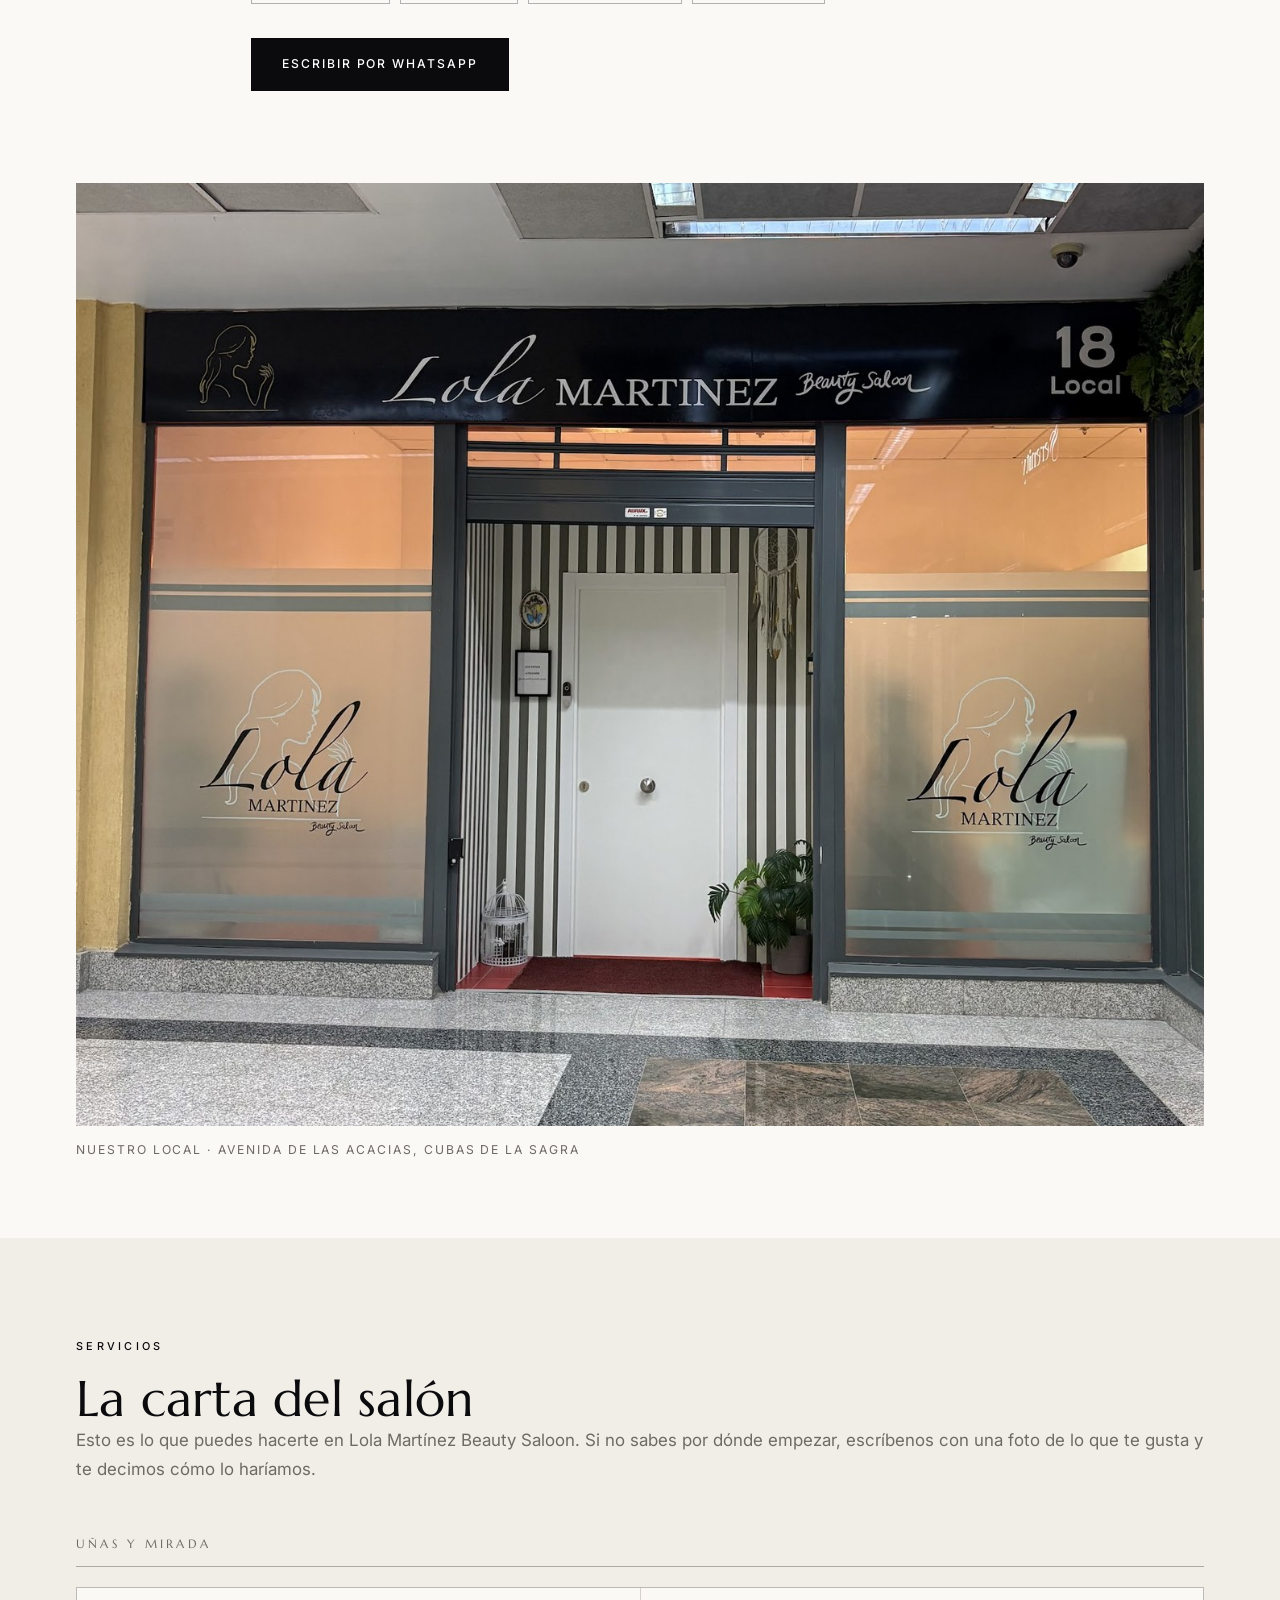
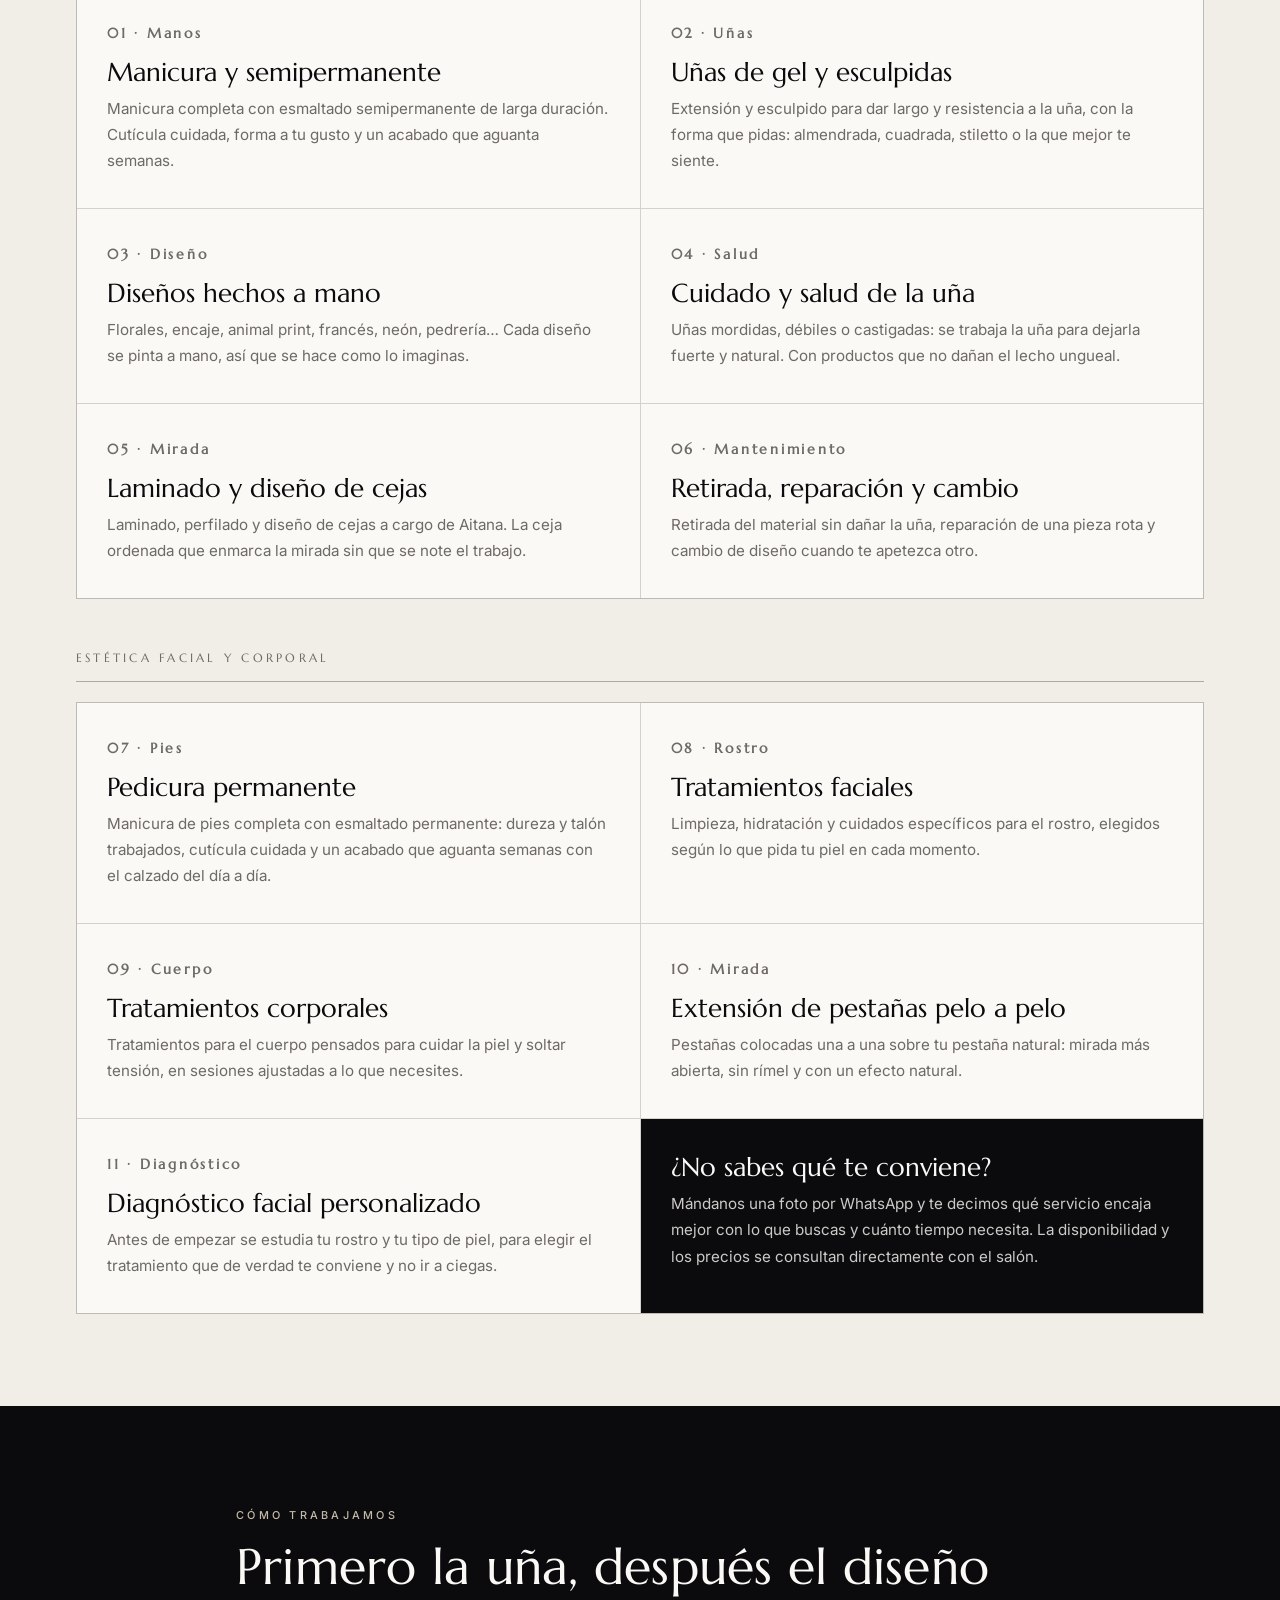
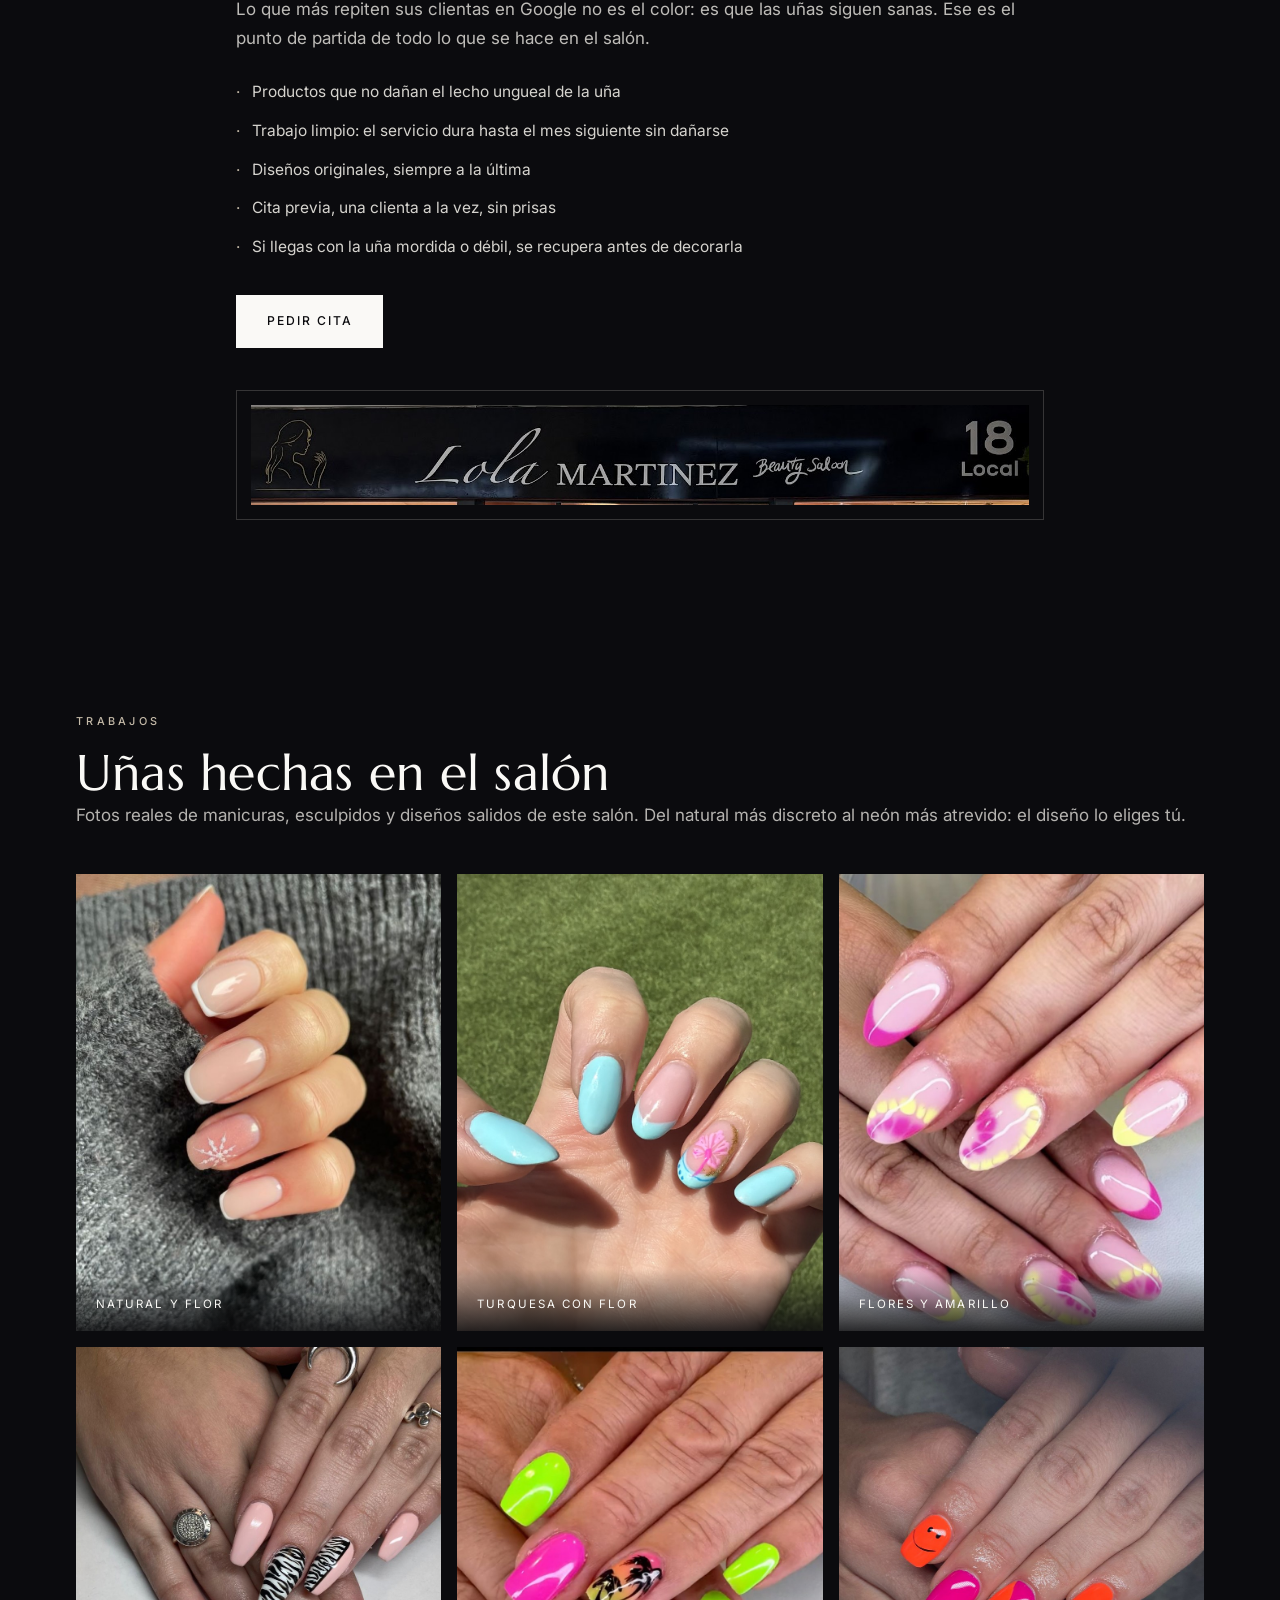
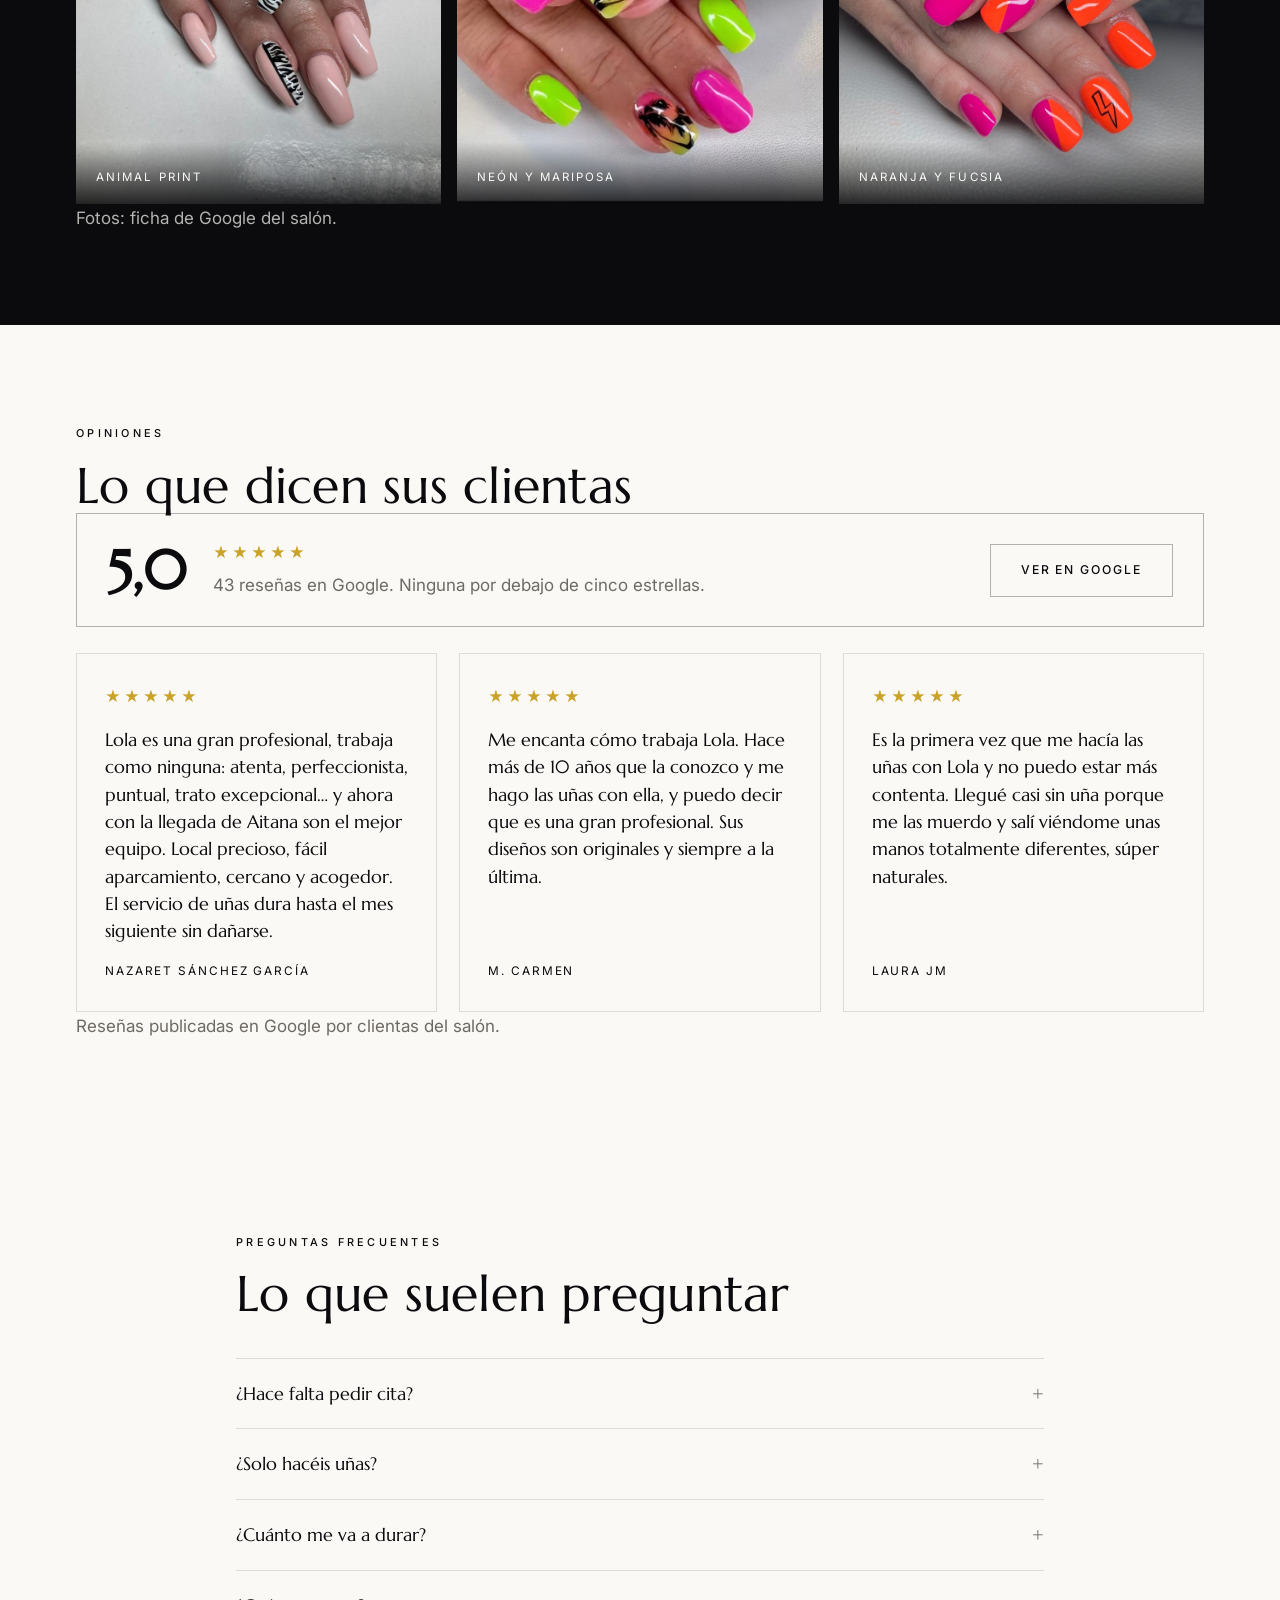
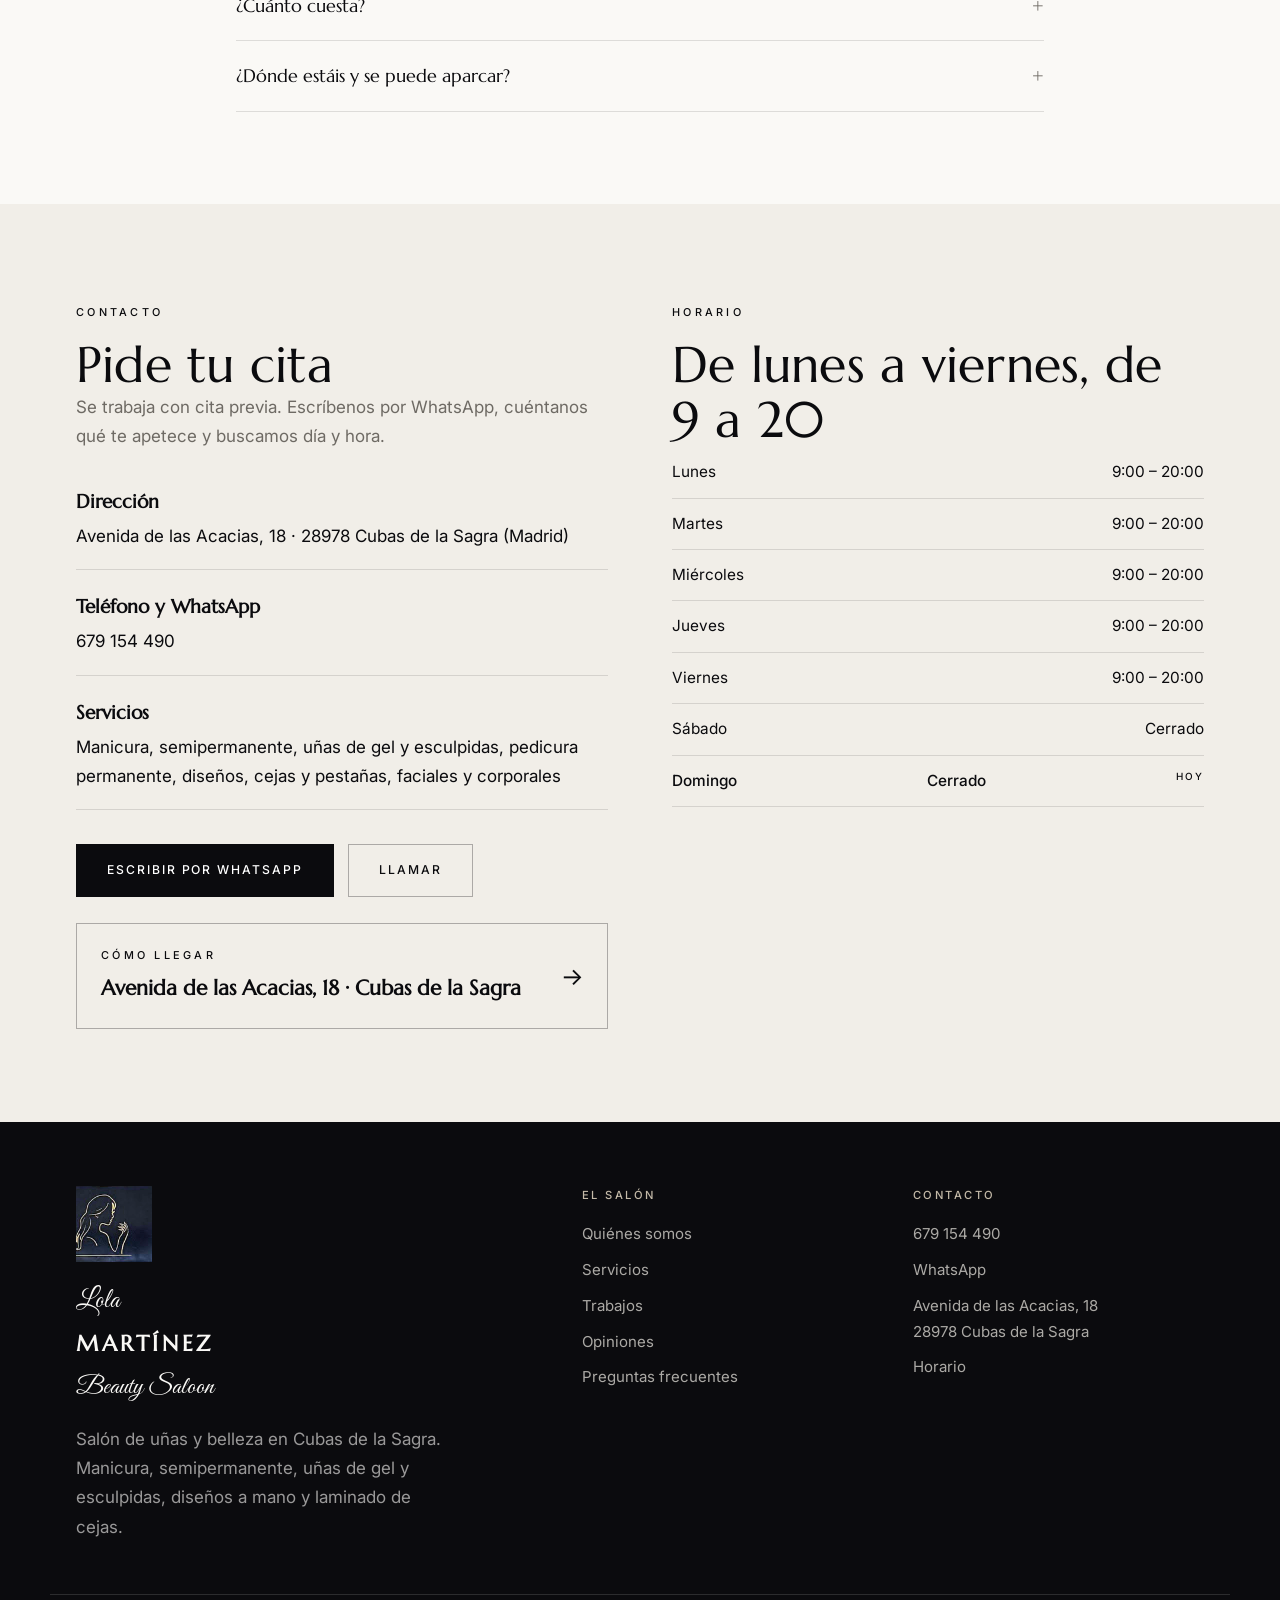
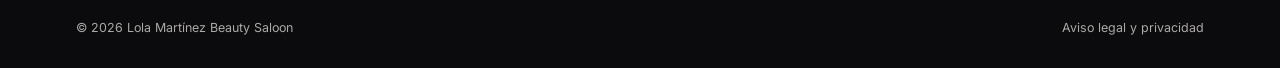
==== commit 93df095a: "Servicios: pedicura permanente, faciales, corporales, extensiones de pestanas y diagnostico facial, " ====
--- a/index.html
+++ b/index.html
@@ -4,14 +4,18 @@
 <meta charset="utf-8">
 <meta name="viewport" content="width=device-width, initial-scale=1, maximum-scale=1, user-scalable=no">
 <title>Lola Martínez Beauty Saloon — Salón de uñas y belleza en Cubas de la Sagra</title>
-<meta name="description" content="Manicura, esmaltado semipermanente, uñas de gel y diseños personalizados en Cubas de la Sagra. Laminado de cejas. 5,0 en Google con 43 reseñas. Pide cita: 679 154 490.">
+<meta name="description" content="Manicura, semipermanente, uñas de gel y esculpidas, pedicura permanente, diseños y cejas en Cubas de la Sagra. También faciales, corporales, pestañas pelo a pelo y diagnóstico facial. 5,0 en Google con 43 reseñas. Pide cita: 679 154 490.">
 <meta name="robots" content="index, follow">
 <meta name="theme-color" content="#0B0B0E">
 <meta property="og:type" content="website">
 <meta property="og:title" content="Lola Martínez Beauty Saloon — Cubas de la Sagra">
-<meta property="og:description" content="Salón de uñas y belleza en Cubas de la Sagra. Manicura, semipermanente, uñas de gel, diseños y laminado de cejas. 5,0 en Google.">
-<meta property="og:image" content="assets/img/og.jpg">
+<meta property="og:description" content="Salón de uñas y belleza en Cubas de la Sagra. Manicura, semipermanente, uñas de gel, diseños, cejas, pedicura, faciales, corporales y pestañas. 5,0 en Google.">
+<meta property="og:image" content="https://neolabs-clientes.github.io/lola-martinez/assets/img/og.jpg">
 <meta property="og:locale" content="es_ES">
+<meta property="og:url" content="https://neolabs-clientes.github.io/lola-martinez/">
+<meta property="og:site_name" content="Lola Martínez Beauty Saloon">
+<meta name="twitter:card" content="summary_large_image">
+<link rel="canonical" href="https://neolabs-clientes.github.io/lola-martinez/">
 <link rel="icon" href="assets/img/favicon.png">
 <link rel="apple-touch-icon" href="assets/img/apple-touch-icon.png">
 <link rel="preconnect" href="https://fonts.googleapis.com">
@@ -21,9 +25,9 @@
 <script type="application/ld+json">
 {
   "@context": "https://schema.org",
-  "@type": "NailSalon",
+  "@type": ["NailSalon","BeautySalon"],
   "name": "Lola Martínez Beauty Saloon",
-  "description": "Salón de uñas y belleza en Cubas de la Sagra: manicura, esmaltado semipermanente, uñas de gel y esculpidas, diseños personalizados y laminado de cejas.",
+  "description": "Salón de uñas y belleza en Cubas de la Sagra: manicura, esmaltado semipermanente, uñas de gel y esculpidas, diseños personalizados, pedicura permanente, cejas, extensiones de pestañas pelo a pelo, tratamientos faciales y corporales y diagnóstico facial personalizado.",
   "telephone": "+34679154490",
   "address": {
     "@type": "PostalAddress",
@@ -36,7 +40,23 @@
   "aggregateRating": { "@type": "AggregateRating", "ratingValue": "5.0", "reviewCount": "43" },
   "openingHoursSpecification": [
     { "@type": "OpeningHoursSpecification", "dayOfWeek": ["Monday","Tuesday","Wednesday","Thursday","Friday"], "opens": "09:00", "closes": "20:00" }
-  ]
+  ],
+  "hasOfferCatalog": {
+    "@type": "OfferCatalog",
+    "name": "Servicios",
+    "itemListElement": [
+      { "@type": "Offer", "itemOffered": { "@type": "Service", "name": "Manicura y semipermanente" } },
+      { "@type": "Offer", "itemOffered": { "@type": "Service", "name": "Uñas de gel y esculpidas" } },
+      { "@type": "Offer", "itemOffered": { "@type": "Service", "name": "Diseños hechos a mano" } },
+      { "@type": "Offer", "itemOffered": { "@type": "Service", "name": "Cuidado y salud de la uña" } },
+      { "@type": "Offer", "itemOffered": { "@type": "Service", "name": "Laminado y diseño de cejas" } },
+      { "@type": "Offer", "itemOffered": { "@type": "Service", "name": "Pedicura permanente" } },
+      { "@type": "Offer", "itemOffered": { "@type": "Service", "name": "Tratamientos faciales" } },
+      { "@type": "Offer", "itemOffered": { "@type": "Service", "name": "Tratamientos corporales" } },
+      { "@type": "Offer", "itemOffered": { "@type": "Service", "name": "Extensión de pestañas pelo a pelo" } },
+      { "@type": "Offer", "itemOffered": { "@type": "Service", "name": "Diagnóstico facial personalizado" } }
+    ]
+  }
 }
 </script>
 </head>
@@ -80,8 +100,8 @@
 
 <div class="marquesina">
   <div class="marquesina-in">
-    <span>Manicura <i>·</i></span><span>Semipermanente <i>·</i></span><span>Uñas de gel <i>·</i></span><span>Uñas esculpidas <i>·</i></span><span>Diseños a mano <i>·</i></span><span>Salud de la uña <i>·</i></span><span>Laminado de cejas <i>·</i></span><span>Retirada y cambio <i>·</i></span>
-    <span>Manicura <i>·</i></span><span>Semipermanente <i>·</i></span><span>Uñas de gel <i>·</i></span><span>Uñas esculpidas <i>·</i></span><span>Diseños a mano <i>·</i></span><span>Salud de la uña <i>·</i></span><span>Laminado de cejas <i>·</i></span><span>Retirada y cambio <i>·</i></span>
+    <span>Manicura <i>·</i></span><span>Semipermanente <i>·</i></span><span>Uñas de gel <i>·</i></span><span>Uñas esculpidas <i>·</i></span><span>Diseños a mano <i>·</i></span><span>Pedicura permanente <i>·</i></span><span>Laminado de cejas <i>·</i></span><span>Extensiones de pestañas <i>·</i></span><span>Tratamientos faciales <i>·</i></span><span>Tratamientos corporales <i>·</i></span><span>Diagnóstico facial <i>·</i></span><span>Salud de la uña <i>·</i></span>
+    <span>Manicura <i>·</i></span><span>Semipermanente <i>·</i></span><span>Uñas de gel <i>·</i></span><span>Uñas esculpidas <i>·</i></span><span>Diseños a mano <i>·</i></span><span>Pedicura permanente <i>·</i></span><span>Laminado de cejas <i>·</i></span><span>Extensiones de pestañas <i>·</i></span><span>Tratamientos faciales <i>·</i></span><span>Tratamientos corporales <i>·</i></span><span>Diagnóstico facial <i>·</i></span><span>Salud de la uña <i>·</i></span>
   </div>
 </div>
 <section class="pad" id="salon">
@@ -91,6 +111,7 @@
     <h2>Cuidado de uñas con nombre propio</h2>
     <p>Lola Martínez Beauty Saloon está en la Avenida de las Acacias, en Cubas de la Sagra. Es un salón de los de siempre, de los que se hacen un nombre por el boca a boca: clientas que llevan más de diez años sentándose en la misma silla y que siguen recomendándolo a sus amigas.</p>
     <p>Detrás está <strong>Lola</strong>, que atiende personalmente cada mano, y desde hace poco se ha sumado al equipo <strong>Aitana</strong>, que se encarga también del laminado y el diseño de cejas. Aquí no se trata de poner una capa de color y correr: se cuida el lecho ungueal, se trabaja con productos que no castigan la uña natural y el resultado aguanta.</p>
+    <p>Y no solo manos: en el salón también se hace pedicura permanente, tratamientos faciales y corporales, extensiones de pestañas pelo a pelo y un diagnóstico facial personalizado, para elegir el tratamiento que de verdad le conviene a tu piel antes de empezar.</p>
     <div class="sellos">
       <span class="sello">5,0 en Google</span>
       <span class="sello">43 reseñas</span>
@@ -117,6 +138,7 @@
     <span class="caps eyebrow">Servicios</span>
     <h2>La carta del salón</h2>
     <p class="lead">Esto es lo que puedes hacerte en Lola Martínez Beauty Saloon. Si no sabes por dónde empezar, escríbenos con una foto de lo que te gusta y te decimos cómo lo haríamos.</p>
+    <p class="grupo">Uñas y mirada</p>
     <div class="serv-grid rv">
       <div class="serv">
         <b>01 · Manos</b>
@@ -148,9 +170,38 @@
         <h3>Retirada, reparación y cambio</h3>
         <p>Retirada del material sin dañar la uña, reparación de una pieza rota y cambio de diseño cuando te apetezca otro.</p>
       </div>
-      <div class="serv nota">
+    </div>
+
+    <p class="grupo">Estética facial y corporal</p>
+    <div class="serv-grid rv">
+      <div class="serv">
+        <b>07 · Pies</b>
+        <h3>Pedicura permanente</h3>
+        <p>Manicura de pies completa con esmaltado permanente: dureza y talón trabajados, cutícula cuidada y un acabado que aguanta semanas con el calzado del día a día.</p>
+      </div>
+      <div class="serv">
+        <b>08 · Rostro</b>
+        <h3>Tratamientos faciales</h3>
+        <p>Limpieza, hidratación y cuidados específicos para el rostro, elegidos según lo que pida tu piel en cada momento.</p>
+      </div>
+      <div class="serv">
+        <b>09 · Cuerpo</b>
+        <h3>Tratamientos corporales</h3>
+        <p>Tratamientos para el cuerpo pensados para cuidar la piel y soltar tensión, en sesiones ajustadas a lo que necesites.</p>
+      </div>
+      <div class="serv">
+        <b>10 · Mirada</b>
+        <h3>Extensión de pestañas pelo a pelo</h3>
+        <p>Pestañas colocadas una a una sobre tu pestaña natural: mirada más abierta, sin rímel y con un efecto natural.</p>
+      </div>
+      <div class="serv">
+        <b>11 · Diagnóstico</b>
+        <h3>Diagnóstico facial personalizado</h3>
+        <p>Antes de empezar se estudia tu rostro y tu tipo de piel, para elegir el tratamiento que de verdad te conviene y no ir a ciegas.</p>
+      </div>
+      <div class="serv nota nota-una">
         <h3>¿No sabes qué te conviene?</h3>
-        <p>Mándanos una foto por WhatsApp y te decimos qué servicio encaja mejor con tu uña y cuánto tiempo necesita. La disponibilidad y los precios se consultan directamente con el salón.</p>
+        <p>Mándanos una foto por WhatsApp y te decimos qué servicio encaja mejor con lo que buscas y cuánto tiempo necesita. La disponibilidad y los precios se consultan directamente con el salón.</p>
       </div>
     </div>
   </div>
@@ -252,6 +303,10 @@
       <details>
         <summary>¿Hace falta pedir cita?</summary>
         <p>Sí. Se trabaja siempre con cita previa, para poder dedicarle a cada uña el tiempo que necesita. Escríbenos por WhatsApp o llama al 679 154 490 y buscamos el hueco que mejor te venga.</p>
+      </details>
+      <details>
+        <summary>¿Solo hacéis uñas?</summary>
+        <p>No. Además de las manos se hace pedicura permanente, tratamientos faciales y corporales, extensiones de pestañas pelo a pelo y un diagnóstico facial personalizado antes de empezar.</p>
       </details>
       <details>
         <summary>¿Cuánto me va a durar?</summary>
@@ -286,7 +341,7 @@
         </li>
         <li>
           <b>Servicios</b>
-          <span>Manicura, semipermanente, uñas de gel y esculpidas, diseños y cejas</span>
+          <span>Manicura, semipermanente, uñas de gel y esculpidas, pedicura permanente, diseños, cejas y pestañas, faciales y corporales</span>
         </li>
       </ul>
       <div class="hero-btn">
@@ -369,7 +424,7 @@
     box-shadow:0 12px 34px rgba(11,11,14,.3); transition:.3s ease
   }
   .wa-flotante:hover{ background:#3A3A40 }
-  @media (max-width:980px){ .wa-flotante{ right:14px; bottom:14px; padding:13px 18px } }
+  @media (max-width:980px){ .wa-flotante{ right:12px; bottom:12px; padding:10px 14px; font-size:.64rem; letter-spacing:.12em } }
 </style>
 
 <script>
--- a/assets/estilo.css
+++ b/assets/estilo.css
@@ -275,3 +275,19 @@
   .galeria figure:last-child{ grid-column:auto }
   .galeria figcaption{ font-size:.64rem; letter-spacing:.1em; padding:22px 12px 12px }
 }
+
+/* --- Ampliación de servicios (07-11): grupos y cajas más premium --- */
+.grupo{
+  font-family:var(--disp); font-size:.78rem; letter-spacing:.26em; text-transform:uppercase;
+  color:var(--gris); margin:48px 0 0; padding-bottom:12px; border-bottom:1px solid var(--linea-v)
+}
+.grupo + .serv-grid{ margin-top:20px }
+.serv{ position:relative; transition:background .4s ease }
+.serv b{ color:var(--gris); transition:color .4s ease }
+.serv:hover{ background:#fff }
+.serv:hover b{ color:var(--tinta) }
+/* La nota cierra el segundo grupo en media caja (5 servicios + nota = 3 filas exactas) */
+.serv.nota-una{ grid-column:span 1 }
+@media (max-width:980px){
+  .grupo{ margin-top:34px }
+}
